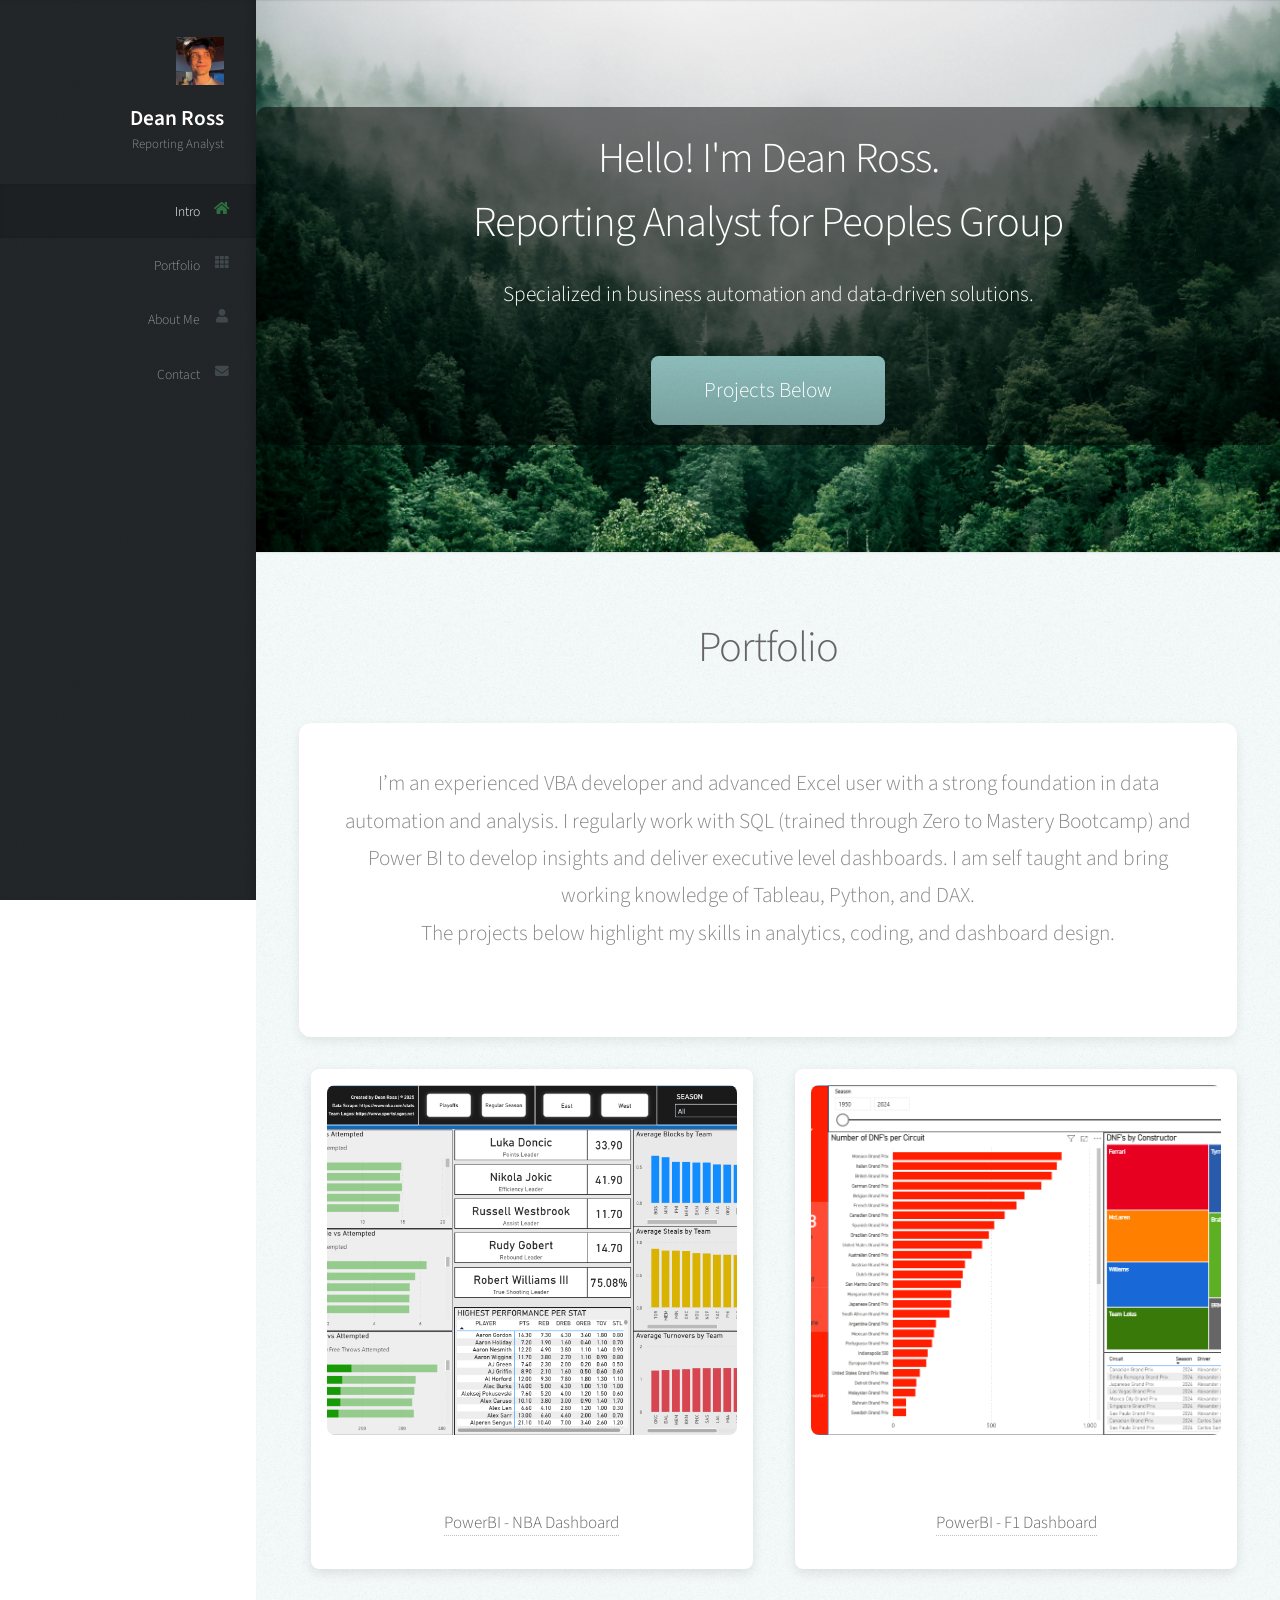
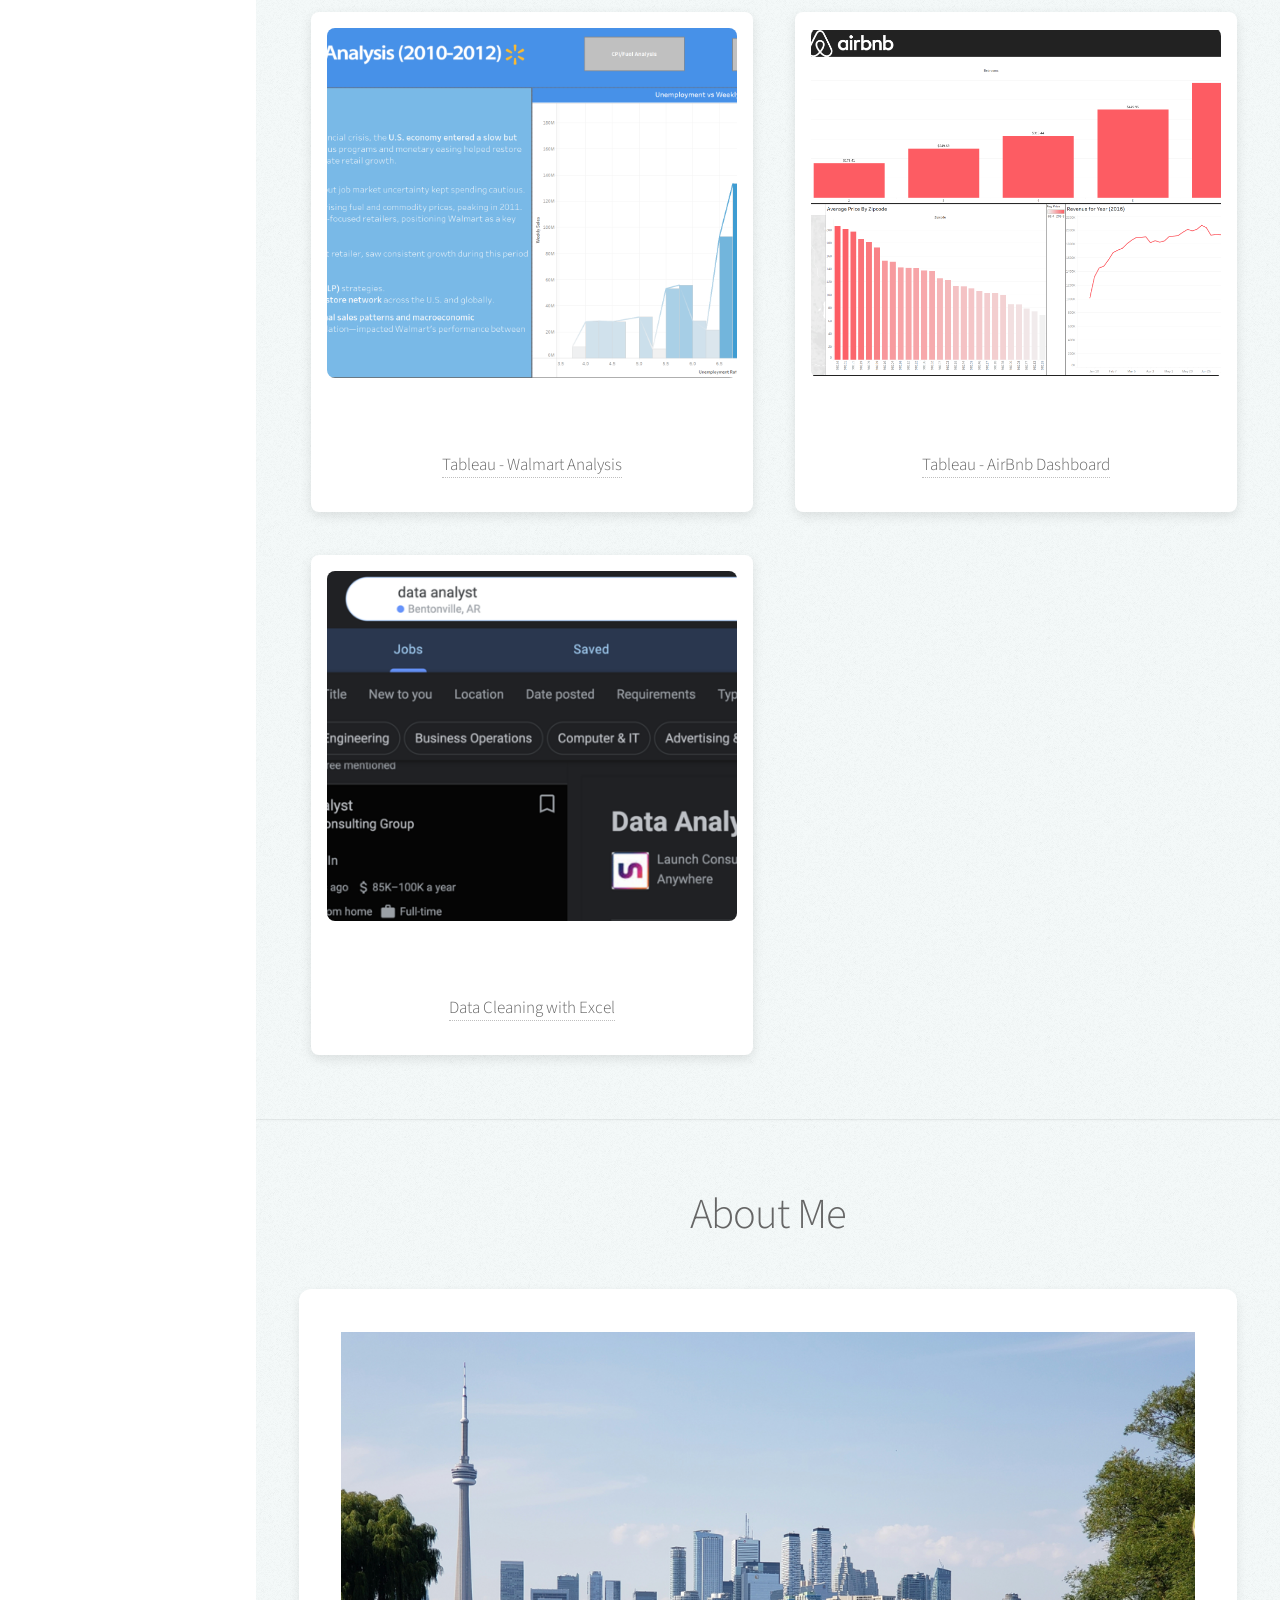
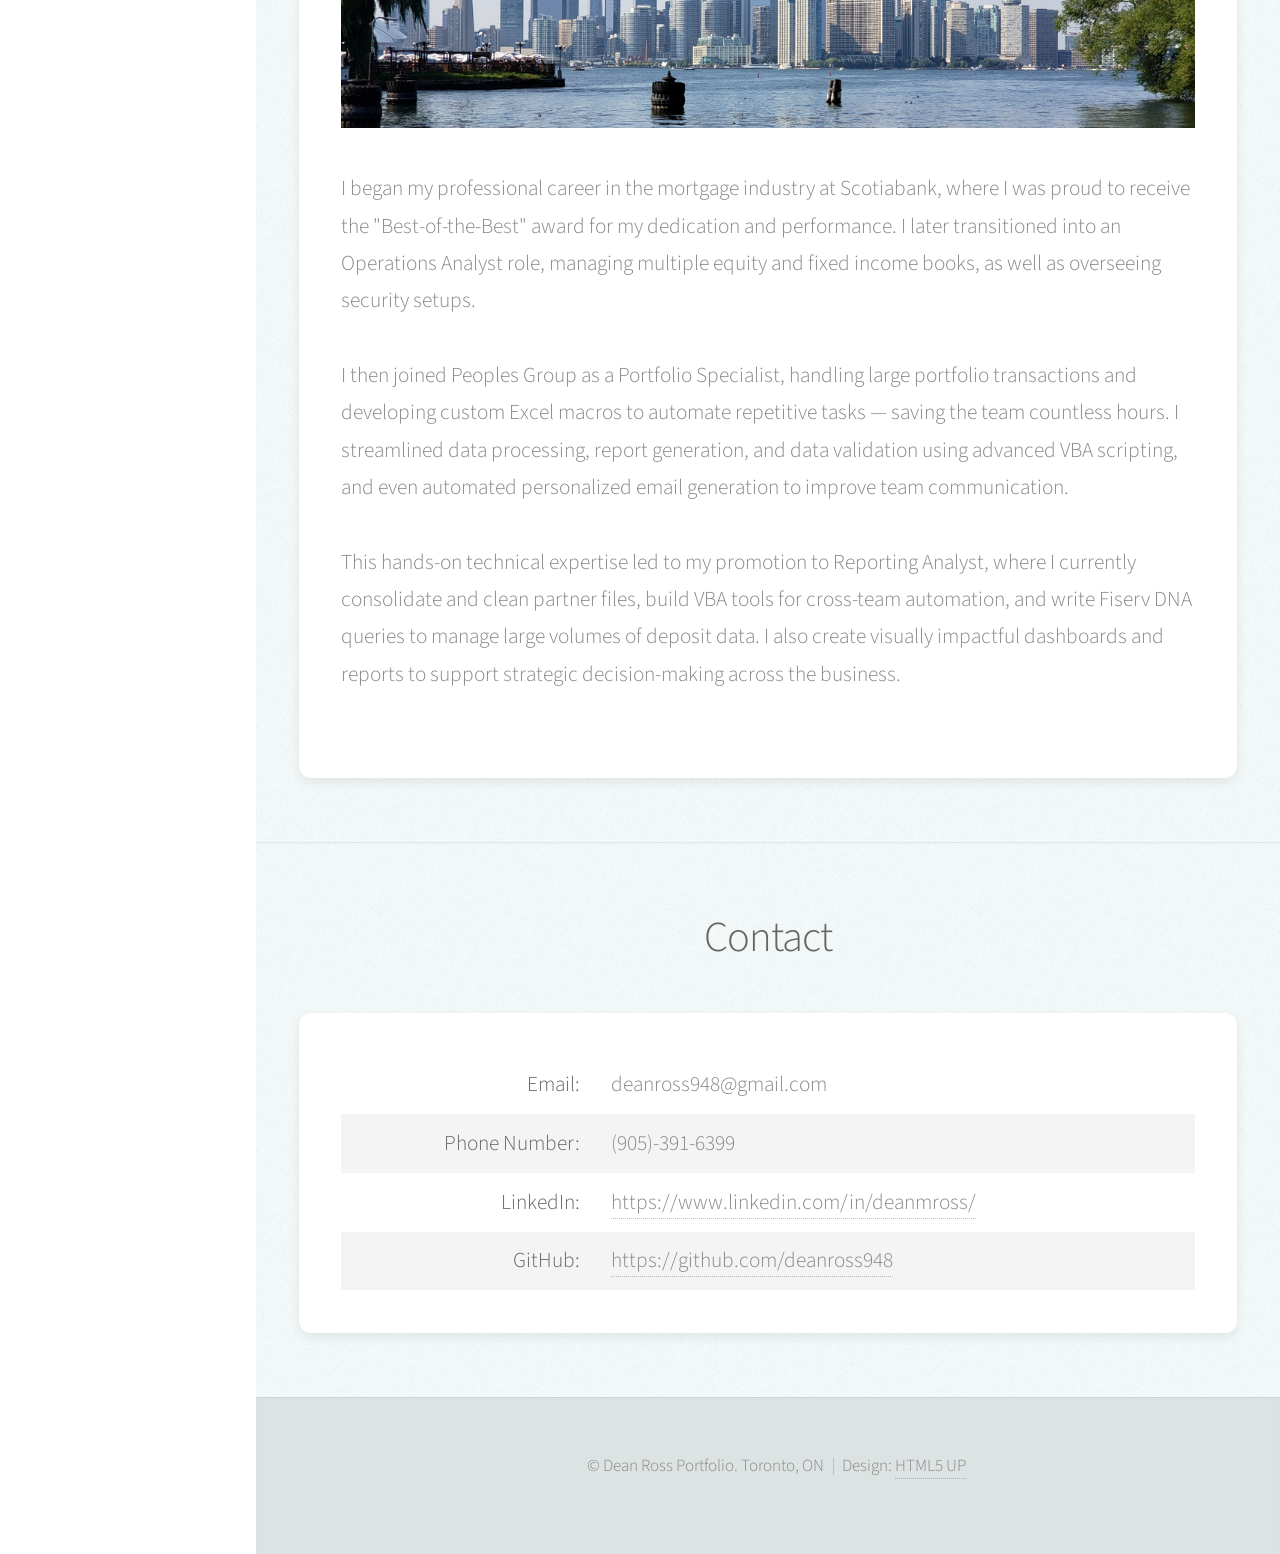
==== index.html @ 4a749062 "Updated portfolio text and styling" ====
<!DOCTYPE HTML>
<!--
	Prologue by HTML5 UP
	html5up.net | @ajlkn
	Free for personal and commercial use under the CCA 3.0 license (html5up.net/license)
-->
<html>
	<head>
		<title>Dean Ross Portfolio</title>
		<meta charset="utf-8" />
		<meta name="viewport" content="width=device-width, initial-scale=1, user-scalable=no" />
		<link rel="stylesheet" href="assets/css/main.css" />
	</head>
	<body class="is-preload">

		<!-- Header -->
			<div id="header">

				<div class="top">

					<!-- Logo -->
						<div id="logo">
							<span class="image avatar48"><img src="images/me.jpeg" alt="" /></span>
							<h1 id="title">Dean Ross</h1>
							<p>Reporting Analyst</p>
						</div>

					<!-- Nav -->
						<nav id="nav">
							<ul>
								<li><a href="#top" id="top-link"><span class="icon solid fa-home">Intro</span></a></li>
								<li><a href="#portfolio" id="portfolio-link"><span class="icon solid fa-th">Portfolio</span></a></li>
								<li><a href="#about" id="about-link"><span class="icon solid fa-user">About Me</span></a></li>
								<li><a href="#contact" id="contact-link"><span class="icon solid fa-envelope">Contact</span></a></li>		
							</ul>
						</nav>

				</div>

				<!--
				<div class="bottom">

						<ul class="icons">
							<li><a href="#" class="icon brands fa-twitter"><span class="label">Twitter</span></a></li>
							<li><a href="#" class="icon brands fa-facebook-f"><span class="label">Facebook</span></a></li>
							<li><a href="#" class="icon brands fa-github"><span class="label">Github</span></a></li>
							<li><a href="#" class="icon brands fa-dribbble"><span class="label">Dribbble</span></a></li>
							<li><a href="#" class="icon solid fa-envelope"><span class="label">Email</span></a></li> 
						</ul>

				</div>
				-->

			</div>

		<!-- Main -->
			<div id="main">

				<!-- Intro -->
					<section id="top" class="one dark cover" style="background-image: url('images/forest1.jpg'); background-size: cover; background-position: center; position: relative;">
						<div class="container" style="background-color: rgba(0, 0, 0, 0.5); padding: 20px; border-radius: 10px;">

							<header>
								<h2 class="alt" style="color: #ffffff;">Hello! I'm <strong>Dean Ross.</strong><br />
								Reporting Analyst for Peoples Group</h2>
								<p style="color: #ffffff;">Specialized in business automation and data-driven solutions.</p>
							</header>

							<footer>
								<a href="#portfolio" class="button scrolly">Projects Below</a>
							</footer>

						</div>
					</section>


				<!-- Portfolio -->
					<section id="portfolio" class="two">
						<div class="container">

							<header>
								<h2>Portfolio</h2>
							</header>
							<div class="about-box">
							<p>I’m an experienced VBA developer and advanced Excel user with a strong foundation in data automation and analysis. I regularly work with SQL (trained through Zero to Mastery Bootcamp) and Power BI to develop insights and deliver executive level dashboards. I am self taught and bring working knowledge of Tableau, Python, and DAX. <br> The projects below highlight my skills in analytics, coding, and dashboard design.</p>
						</div>

						<div class="row uniform-gallery">
						
							<article class="item">
								<a href="nba.html" class="image fit">
									<img src="images/NBA_dashboard.png" alt="NBA Dashboard" />
								</a>
								<header>
									<h3><a href="nba.html">PowerBI - NBA Dashboard</a></h3>
								</header>
							</article>
						
							<article class="item">
								<a href="f1.html" class="image fit">
									<img src="images/F1_dashboard.png" alt="F1 Dashboard" />
								</a>
								<header>
									<h3><a href="f1.html">PowerBI - F1 Dashboard</a></h3>
								</header>
							</article>

							<article class="item">
								<a href="https://public.tableau.com/views/Walmart_Sales_Analysis_17482136861500/MainMenu?:language=en-US&publish=yes&:sid=&:redirect=auth&:display_count=n&:origin=viz_share_link" class="image fit">
									<img src="images/walmart_tableau.png" alt="Walmart Analysis" />
								</a>
								<header>
									<h3><a href="https://public.tableau.com/views/Walmart_Sales_Analysis_17482136861500/MainMenu?:language=en-US&publish=yes&:sid=&:redirect=auth&:display_count=n&:origin=viz_share_link">Tableau - Walmart Analysis</a></h3>
								</header>
							</article>
						
							<article class="item">
								<a href="https://public.tableau.com/views/AirBnBDashboard_17483737178880/AirBnBDashboard?:language=en-US&:sid=&:redirect=auth&:display_count=n&:origin=viz_share_link" class="image fit">
									<img src="images/airbnb_tableau.png" alt="AirBnB Dashboard" />
								</a>
								<header>
									<h3><a href="https://public.tableau.com/views/AirBnBDashboard_17483737178880/AirBnBDashboard?:language=en-US&:sid=&:redirect=auth&:display_count=n&:origin=viz_share_link">Tableau - AirBnb Dashboard</a></h3>
								</header>
							</article>
						
							<article class="item">
								<a href="data-cleaning.html" class="image fit">
									<img src="images/dataset-cover.png" alt="Data Cleaning" />
								</a>
								<header>
									<h3><a href="data-cleaning.html">Data Cleaning with Excel</a></h3>
								</header>
							</article>
						</div>
						
					</section>

				<!-- About Me -->
					<section id="about" class="three">
						<div class="container">

							<header>
								<h2>About Me</h2>
							</header>
							<div class="about-box">
							<a class="image featured"><img src="images/toronto.png" alt="" /></a>
							<p style="text-align: left;">I began my professional career in the mortgage industry at Scotiabank, where I was proud to receive the "Best-of-the-Best" award for my dedication and performance. I later transitioned into an Operations Analyst role, managing multiple equity and fixed income books, as well as overseeing security setups. <br><br>
								I then joined Peoples Group as a Portfolio Specialist, handling large portfolio transactions and developing custom Excel macros to automate repetitive tasks — saving the team countless hours. I streamlined data processing, report generation, and data validation using advanced VBA scripting, and even automated personalized email generation to improve team communication.<br><br>
								This hands-on technical expertise led to my promotion to Reporting Analyst, where I currently consolidate and clean partner files, build VBA tools for cross-team automation, and write Fiserv DNA queries to manage large volumes of deposit data. I also create visually impactful dashboards and reports to support strategic decision-making across the business. <br>
							</p>
						</div>
						</div>
					</section>

				<!-- Contact -->
					<section id="contact" class="four">
						<div class="container">

							<header>
								<h2>Contact</h2>
							</header>

						<div class="about-box">
							<div style="text-align: center;">
								<table style="margin: 0 auto;">
									<tr>
										<td style="text-align: right; padding-right: 10px;"><strong>Email:</strong></td>
										<td style="text-align: left;">deanross948@gmail.com</td>
									</tr>
									<tr>
										<td style="text-align: right; padding-right: 10px;"><strong>Phone Number:</strong></td>
										<td style="text-align: left;">(905)-391-6399</td>
									</tr>
									<tr>
										<td style="text-align: right; padding-right: 10px;"><strong>LinkedIn:</strong></td>
										<td style="text-align: left;"><a href="https://www.linkedin.com/in/deanmross/">https://www.linkedin.com/in/deanmross/</a></td>
									</tr>
									<tr>
										<td style="text-align: right; padding-right: 10px;"><strong>GitHub:</strong></td>
										<td style="text-align: left;"><a href="https://github.com/deanross948?tab=repositories">https://github.com/deanross948</a></td>
									</tr>
								</table>
							</div>
						</div>
						</div>
					</section>

			</div>

		<!-- Footer -->
			<div id="footer">

				<!-- Copyright -->
					<ul class="copyright">
						<li>&copy; Dean Ross Portfolio. Toronto, ON</li><li>Design: <a href="http://html5up.net">HTML5 UP</a></li>
					</ul>

			</div>

		<!-- Scripts -->
			<script src="assets/js/jquery.min.js"></script>
			<script src="assets/js/jquery.scrolly.min.js"></script>
			<script src="assets/js/jquery.scrollex.min.js"></script>
			<script src="assets/js/browser.min.js"></script>
			<script src="assets/js/breakpoints.min.js"></script>
			<script src="assets/js/util.js"></script>
			<script src="assets/js/main.js"></script>

	</body>
</html>
---- assets/css/main.css ----
@import url("fontawesome-all.min.css");
@import url("https://fonts.googleapis.com/css?family=Source+Sans+Pro:300,300italic,400,600");

/*
	Prologue by HTML5 UP
	html5up.net | @ajlkn
	Free for personal and commercial use under the CCA 3.0 license (html5up.net/license)
*/

html, body, div, span, applet, object,
iframe, h1, h2, h3, h4, h5, h6, p, blockquote,
pre, a, abbr, acronym, address, big, cite,
code, del, dfn, em, img, ins, kbd, q, s, samp,
small, strike, strong, sub, sup, tt, var, b,
u, i, center, dl, dt, dd, ol, ul, li, fieldset,
form, label, legend, table, caption, tbody,
tfoot, thead, tr, th, td, article, aside,
canvas, details, embed, figure, figcaption,
footer, header, hgroup, menu, nav, output, ruby,
section, summary, time, mark, audio, video {
	margin: 0;
	padding: 0;
	border: 0;
	font-size: 100%;
	font: inherit;
	vertical-align: baseline;}

article, aside, details, figcaption, figure,
footer, header, hgroup, menu, nav, section {
	display: block;}

body {
	line-height: 1;
}

ol, ul {
	list-style: none;
}

blockquote, q {
	quotes: none;
}

	blockquote:before, blockquote:after, q:before, q:after {
		content: '';
		content: none;
	}

table {
	border-collapse: collapse;
	border-spacing: 0;
}

body {
	-webkit-text-size-adjust: none;
}

mark {
	background-color: transparent;
	color: inherit;
}

input::-moz-focus-inner {
	border: 0;
	padding: 0;
}

input, select, textarea {
	-moz-appearance: none;
	-webkit-appearance: none;
	-ms-appearance: none;
	appearance: none;
}

/* Basic */

	html {
		box-sizing: border-box;
	}

	*, *:before, *:after {
		box-sizing: inherit;
	}

	body {
		background: #fff;
		font-family: 'Source Sans Pro', sans-serif;
		font-size: 19pt;
		font-weight: 300;
		line-height: 1.75em;
		color: #888;
	}

		body.is-preload *, body.is-preload *:before, body.is-preload *:after {
			-moz-animation: none !important;
			-webkit-animation: none !important;
			-ms-animation: none !important;
			animation: none !important;
			-moz-transition: none !important;
			-webkit-transition: none !important;
			-ms-transition: none !important;
			transition: none !important;
		}

	input, textarea, select {
		font-family: 'Source Sans Pro', sans-serif;
		font-size: 19pt;
		font-weight: 300;
		line-height: 1.75em;
		color: #888;
	}

	h1, h2, h3, h4, h5, h6 {
		font-weight: 300;
		color: #666;
		line-height: 1.5em;
	}

	h1 a, h2 a, h3 a, h4 a, h5 a, h6 a {
		color: inherit;
		text-decoration: none;
	}

		h1 a strong, h2 a strong, h3 a strong, h4 a strong, h5 a strong, h6 a strong {
			color: #333;
		}

	h2 {
		font-size: 2em;
		letter-spacing: -1px;
	}

		h2.alt {
			color: #888;
		}

			h2.alt strong {
				color: #666;
			}

	h3 {
		font-size: 1.5em;
	}

	header {
		margin: 0 0 2em 0;
	}

		header > p {
			margin: 1em 0 0 0;
		}

	footer {
		margin: 2em 0 0 0;
	}

	strong, b {
		font-weight: 300;
		color: #666;
	}

	em, i {
		font-style: italic;
	}

	a {
		text-decoration: none;
		color: inherit;
		border-bottom: dotted 1px rgba(128, 128, 128, 0.5);
		-moz-transition: color 0.35s ease-in-out, border-bottom-color 0.35s ease-in-out;
		-webkit-transition: color 0.35s ease-in-out, border-bottom-color 0.35s ease-in-out;
		-ms-transition: color 0.35s ease-in-out, border-bottom-color 0.35s ease-in-out;
		transition: color 0.35s ease-in-out, border-bottom-color 0.35s ease-in-out;
		outline: 0;
	}

		a:hover {
			color: #E27689;
			border-bottom-color: rgba(255, 255, 255, 0);
		}

	sub {
		position: relative;
		top: 0.5em;
		font-size: 0.8em;
	}

	sup {
		position: relative;
		top: -0.5em;
		font-size: 0.8em;
	}

	hr {
		border: 0;
		border-top: solid 1px #ddd;
	}

	blockquote {
		border-left: solid 0.5em #ddd;
		padding: 1em 0 1em 2em;
		font-style: italic;
	}

	p, ul, ol, dl, table {
		margin-bottom: 2em;
	}

	br.clear {
		clear: both;
	}

/* Container */

	.container {
		margin: 0 auto;
		max-width: 100%;
		width: 1400px;
	}

		@media screen and (min-width: 961px) and (max-width: 1880px) {

			.container {
				width: 1200px;
			}

		}

		@media screen and (min-width: 961px) and (max-width: 1620px) {

			.container {
				width: 960px;
			}

		}

		@media screen and (min-width: 961px) and (max-width: 1320px) {

			.container {
				width: 100%;
			}

		}

		@media screen and (max-width: 960px) {

			.container {
				width: 100%;
			}

		}

		@media screen and (max-width: 736px) {

			.container {
				width: 100%;
			}

		}

/* Row */

	.row {
		display: flex;
		flex-wrap: wrap;
		box-sizing: border-box;
		align-items: stretch;
	}

		.row > * {
			box-sizing: border-box;
		}

		.row.gtr-uniform > * > :last-child {
			margin-bottom: 0;
		}

		.row.aln-left {
			justify-content: flex-start;
		}

		.row.aln-center {
			justify-content: center;
		}

		.row.aln-right {
			justify-content: flex-end;
		}

		.row.aln-top {
			align-items: flex-start;
		}

		.row.aln-middle {
			align-items: center;
		}

		.row.aln-bottom {
			align-items: flex-end;
		}

		.row > .imp {
			order: -1;
		}

		.row > .col-1 {
			width: 8.33333%;
		}

		.row > .off-1 {
			margin-left: 8.33333%;
		}

		.row > .col-2 {
			width: 16.66667%;
		}

		.row > .off-2 {
			margin-left: 16.66667%;
		}

		.row > .col-3 {
			width: 25%;
		}

		.row > .off-3 {
			margin-left: 25%;
		}

		.row > .col-4 {
			width: 33.33333%;
		}

		.row > .off-4 {
			margin-left: 33.33333%;
		}

		.row > .col-5 {
			width: 41.66667%;
		}

		.row > .off-5 {
			margin-left: 41.66667%;
		}

		.row > .col-6 {
			width: 50%;
		}

		.row > .off-6 {
			margin-left: 50%;
		}

		.row > .col-7 {
			width: 58.33333%;
		}

		.row > .off-7 {
			margin-left: 58.33333%;
		}

		.row > .col-8 {
			width: 66.66667%;
		}

		.row > .off-8 {
			margin-left: 66.66667%;
		}

		.row > .col-9 {
			width: 75%;
		}

		.row > .off-9 {
			margin-left: 75%;
		}

		.row > .col-10 {
			width: 83.33333%;
		}

		.row > .off-10 {
			margin-left: 83.33333%;
		}

		.row > .col-11 {
			width: 91.66667%;
		}

		.row > .off-11 {
			margin-left: 91.66667%;
		}

		.row > .col-12 {
			width: 100%;
		}

		.row > .off-12 {
			margin-left: 100%;
		}

		.row.gtr-0 {
			margin-top: 0px;
			margin-left: 0px;
		}

			.row.gtr-0 > * {
				padding: 0px 0 0 0px;
			}

			.row.gtr-0.gtr-uniform {
				margin-top: 0px;
			}

				.row.gtr-0.gtr-uniform > * {
					padding-top: 0px;
				}

		.row.gtr-25 {
			margin-top: -10px;
			margin-left: -10px;
		}

			.row.gtr-25 > * {
				padding: 10px 0 0 10px;
			}

			.row.gtr-25.gtr-uniform {
				margin-top: -10px;
			}

				.row.gtr-25.gtr-uniform > * {
					padding-top: 10px;
				}

		.row.gtr-50 {
			margin-top: -20px;
			margin-left: -20px;
		}

			.row.gtr-50 > * {
				padding: 20px 0 0 20px;
			}

			.row.gtr-50.gtr-uniform {
				margin-top: -20px;
			}

				.row.gtr-50.gtr-uniform > * {
					padding-top: 20px;
				}

		.row {
			margin-top: -40px;
			margin-left: -40px;
		}

			.row > * {
				padding: 40px 0 0 40px;
			}

			.row.gtr-uniform {
				margin-top: -40px;
			}

				.row.gtr-uniform > * {
					padding-top: 40px;
				}

		.row.gtr-150 {
			margin-top: -60px;
			margin-left: -60px;
		}

			.row.gtr-150 > * {
				padding: 60px 0 0 60px;
			}

			.row.gtr-150.gtr-uniform {
				margin-top: -60px;
			}

				.row.gtr-150.gtr-uniform > * {
					padding-top: 60px;
				}

		.row.gtr-200 {
			margin-top: -80px;
			margin-left: -80px;
		}

			.row.gtr-200 > * {
				padding: 80px 0 0 80px;
			}

			.row.gtr-200.gtr-uniform {
				margin-top: -80px;
			}

				.row.gtr-200.gtr-uniform > * {
					padding-top: 80px;
				}

		@media screen and (min-width: 961px) and (max-width: 1880px) {

			.row {
				display: flex;
				flex-wrap: wrap;
				box-sizing: border-box;
				align-items: stretch;
			}

				.row > * {
					box-sizing: border-box;
				}

				.row.gtr-uniform > * > :last-child {
					margin-bottom: 0;
				}

				.row.aln-left {
					justify-content: flex-start;
				}

				.row.aln-center {
					justify-content: center;
				}

				.row.aln-right {
					justify-content: flex-end;
				}

				.row.aln-top {
					align-items: flex-start;
				}

				.row.aln-middle {
					align-items: center;
				}

				.row.aln-bottom {
					align-items: flex-end;
				}

				.row > .imp-wide {
					order: -1;
				}

				.row > .col-1-wide {
					width: 8.33333%;
				}

				.row > .off-1-wide {
					margin-left: 8.33333%;
				}

				.row > .col-2-wide {
					width: 16.66667%;
				}

				.row > .off-2-wide {
					margin-left: 16.66667%;
				}

				.row > .col-3-wide {
					width: 25%;
				}

				.row > .off-3-wide {
					margin-left: 25%;
				}

				.row > .col-4-wide {
					width: 33.33333%;
				}

				.row > .off-4-wide {
					margin-left: 33.33333%;
				}

				.row > .col-5-wide {
					width: 41.66667%;
				}

				.row > .off-5-wide {
					margin-left: 41.66667%;
				}

				.row > .col-6-wide {
					width: 50%;
				}

				.row > .off-6-wide {
					margin-left: 50%;
				}

				.row > .col-7-wide {
					width: 58.33333%;
				}

				.row > .off-7-wide {
					margin-left: 58.33333%;
				}

				.row > .col-8-wide {
					width: 66.66667%;
				}

				.row > .off-8-wide {
					margin-left: 66.66667%;
				}

				.row > .col-9-wide {
					width: 75%;
				}

				.row > .off-9-wide {
					margin-left: 75%;
				}

				.row > .col-10-wide {
					width: 83.33333%;
				}

				.row > .off-10-wide {
					margin-left: 83.33333%;
				}

				.row > .col-11-wide {
					width: 91.66667%;
				}

				.row > .off-11-wide {
					margin-left: 91.66667%;
				}

				.row > .col-12-wide {
					width: 100%;
				}

				.row > .off-12-wide {
					margin-left: 100%;
				}

				.row.gtr-0 {
					margin-top: 0px;
					margin-left: 0px;
				}

					.row.gtr-0 > * {
						padding: 0px 0 0 0px;
					}

					.row.gtr-0.gtr-uniform {
						margin-top: 0px;
					}

						.row.gtr-0.gtr-uniform > * {
							padding-top: 0px;
						}

				.row.gtr-25 {
					margin-top: -10px;
					margin-left: -10px;
				}

					.row.gtr-25 > * {
						padding: 10px 0 0 10px;
					}

					.row.gtr-25.gtr-uniform {
						margin-top: -10px;
					}

						.row.gtr-25.gtr-uniform > * {
							padding-top: 10px;
						}

				.row.gtr-50 {
					margin-top: -20px;
					margin-left: -20px;
				}

					.row.gtr-50 > * {
						padding: 20px 0 0 20px;
					}

					.row.gtr-50.gtr-uniform {
						margin-top: -20px;
					}

						.row.gtr-50.gtr-uniform > * {
							padding-top: 20px;
						}

				.row {
					margin-top: -40px;
					margin-left: -40px;
				}

					.row > * {
						padding: 40px 0 0 40px;
					}

					.row.gtr-uniform {
						margin-top: -40px;
					}

						.row.gtr-uniform > * {
							padding-top: 40px;
						}

				.row.gtr-150 {
					margin-top: -60px;
					margin-left: -60px;
				}

					.row.gtr-150 > * {
						padding: 60px 0 0 60px;
					}

					.row.gtr-150.gtr-uniform {
						margin-top: -60px;
					}

						.row.gtr-150.gtr-uniform > * {
							padding-top: 60px;
						}

				.row.gtr-200 {
					margin-top: -80px;
					margin-left: -80px;
				}

					.row.gtr-200 > * {
						padding: 80px 0 0 80px;
					}

					.row.gtr-200.gtr-uniform {
						margin-top: -80px;
					}

						.row.gtr-200.gtr-uniform > * {
							padding-top: 80px;
						}

		}

		@media screen and (min-width: 961px) and (max-width: 1620px) {

			.row {
				display: flex;
				flex-wrap: wrap;
				box-sizing: border-box;
				align-items: stretch;
			}

				.row > * {
					box-sizing: border-box;
				}

				.row.gtr-uniform > * > :last-child {
					margin-bottom: 0;
				}

				.row.aln-left {
					justify-content: flex-start;
				}

				.row.aln-center {
					justify-content: center;
				}

				.row.aln-right {
					justify-content: flex-end;
				}

				.row.aln-top {
					align-items: flex-start;
				}

				.row.aln-middle {
					align-items: center;
				}

				.row.aln-bottom {
					align-items: flex-end;
				}

				.row > .imp-normal {
					order: -1;
				}

				.row > .col-1-normal {
					width: 8.33333%;
				}

				.row > .off-1-normal {
					margin-left: 8.33333%;
				}

				.row > .col-2-normal {
					width: 16.66667%;
				}

				.row > .off-2-normal {
					margin-left: 16.66667%;
				}

				.row > .col-3-normal {
					width: 25%;
				}

				.row > .off-3-normal {
					margin-left: 25%;
				}

				.row > .col-4-normal {
					width: 33.33333%;
				}

				.row > .off-4-normal {
					margin-left: 33.33333%;
				}

				.row > .col-5-normal {
					width: 41.66667%;
				}

				.row > .off-5-normal {
					margin-left: 41.66667%;
				}

				.row > .col-6-normal {
					width: 50%;
				}

				.row > .off-6-normal {
					margin-left: 50%;
				}

				.row > .col-7-normal {
					width: 58.33333%;
				}

				.row > .off-7-normal {
					margin-left: 58.33333%;
				}

				.row > .col-8-normal {
					width: 66.66667%;
				}

				.row > .off-8-normal {
					margin-left: 66.66667%;
				}

				.row > .col-9-normal {
					width: 75%;
				}

				.row > .off-9-normal {
					margin-left: 75%;
				}

				.row > .col-10-normal {
					width: 83.33333%;
				}

				.row > .off-10-normal {
					margin-left: 83.33333%;
				}

				.row > .col-11-normal {
					width: 91.66667%;
				}

				.row > .off-11-normal {
					margin-left: 91.66667%;
				}

				.row > .col-12-normal {
					width: 100%;
				}

				.row > .off-12-normal {
					margin-left: 100%;
				}

				.row.gtr-0 {
					margin-top: 0px;
					margin-left: 0px;
				}

					.row.gtr-0 > * {
						padding: 0px 0 0 0px;
					}

					.row.gtr-0.gtr-uniform {
						margin-top: 0px;
					}

						.row.gtr-0.gtr-uniform > * {
							padding-top: 0px;
						}

				.row.gtr-25 {
					margin-top: -10px;
					margin-left: -10px;
				}

					.row.gtr-25 > * {
						padding: 10px 0 0 10px;
					}

					.row.gtr-25.gtr-uniform {
						margin-top: -10px;
					}

						.row.gtr-25.gtr-uniform > * {
							padding-top: 10px;
						}

				.row.gtr-50 {
					margin-top: -20px;
					margin-left: -20px;
				}

					.row.gtr-50 > * {
						padding: 20px 0 0 20px;
					}

					.row.gtr-50.gtr-uniform {
						margin-top: -20px;
					}

						.row.gtr-50.gtr-uniform > * {
							padding-top: 20px;
						}

				.row {
					margin-top: -40px;
					margin-left: -40px;
				}

					.row > * {
						padding: 40px 0 0 40px;
					}

					.row.gtr-uniform {
						margin-top: -40px;
					}

						.row.gtr-uniform > * {
							padding-top: 40px;
						}

				.row.gtr-150 {
					margin-top: -60px;
					margin-left: -60px;
				}

					.row.gtr-150 > * {
						padding: 60px 0 0 60px;
					}

					.row.gtr-150.gtr-uniform {
						margin-top: -60px;
					}

						.row.gtr-150.gtr-uniform > * {
							padding-top: 60px;
						}

				.row.gtr-200 {
					margin-top: -80px;
					margin-left: -80px;
				}

					.row.gtr-200 > * {
						padding: 80px 0 0 80px;
					}

					.row.gtr-200.gtr-uniform {
						margin-top: -80px;
					}

						.row.gtr-200.gtr-uniform > * {
							padding-top: 80px;
						}

		}

		@media screen and (min-width: 961px) and (max-width: 1320px) {

			.row {
				display: flex;
				flex-wrap: wrap;
				box-sizing: border-box;
				align-items: stretch;
			}

				.row > * {
					box-sizing: border-box;
				}

				.row.gtr-uniform > * > :last-child {
					margin-bottom: 0;
				}

				.row.aln-left {
					justify-content: flex-start;
				}

				.row.aln-center {
					justify-content: center;
				}

				.row.aln-right {
					justify-content: flex-end;
				}

				.row.aln-top {
					align-items: flex-start;
				}

				.row.aln-middle {
					align-items: center;
				}

				.row.aln-bottom {
					align-items: flex-end;
				}

				.row > .imp-narrow {
					order: -1;
				}

				.row > .col-1-narrow {
					width: 8.33333%;
				}

				.row > .off-1-narrow {
					margin-left: 8.33333%;
				}

				.row > .col-2-narrow {
					width: 16.66667%;
				}

				.row > .off-2-narrow {
					margin-left: 16.66667%;
				}

				.row > .col-3-narrow {
					width: 25%;
				}

				.row > .off-3-narrow {
					margin-left: 25%;
				}

				.row > .col-4-narrow {
					width: 33.33333%;
				}

				.row > .off-4-narrow {
					margin-left: 33.33333%;
				}

				.row > .col-5-narrow {
					width: 41.66667%;
				}

				.row > .off-5-narrow {
					margin-left: 41.66667%;
				}

				.row > .col-6-narrow {
					width: 50%;
				}

				.row > .off-6-narrow {
					margin-left: 50%;
				}

				.row > .col-7-narrow {
					width: 58.33333%;
				}

				.row > .off-7-narrow {
					margin-left: 58.33333%;
				}

				.row > .col-8-narrow {
					width: 66.66667%;
				}

				.row > .off-8-narrow {
					margin-left: 66.66667%;
				}

				.row > .col-9-narrow {
					width: 75%;
				}

				.row > .off-9-narrow {
					margin-left: 75%;
				}

				.row > .col-10-narrow {
					width: 83.33333%;
				}

				.row > .off-10-narrow {
					margin-left: 83.33333%;
				}

				.row > .col-11-narrow {
					width: 91.66667%;
				}

				.row > .off-11-narrow {
					margin-left: 91.66667%;
				}

				.row > .col-12-narrow {
					width: 100%;
				}

				.row > .off-12-narrow {
					margin-left: 100%;
				}

				.row.gtr-0 {
					margin-top: 0px;
					margin-left: 0px;
				}

					.row.gtr-0 > * {
						padding: 0px 0 0 0px;
					}

					.row.gtr-0.gtr-uniform {
						margin-top: 0px;
					}

						.row.gtr-0.gtr-uniform > * {
							padding-top: 0px;
						}

				.row.gtr-25 {
					margin-top: -5px;
					margin-left: -5px;
				}

					.row.gtr-25 > * {
						padding: 5px 0 0 5px;
					}

					.row.gtr-25.gtr-uniform {
						margin-top: -5px;
					}

						.row.gtr-25.gtr-uniform > * {
							padding-top: 5px;
						}

				.row.gtr-50 {
					margin-top: -10px;
					margin-left: -10px;
				}

					.row.gtr-50 > * {
						padding: 10px 0 0 10px;
					}

					.row.gtr-50.gtr-uniform {
						margin-top: -10px;
					}

						.row.gtr-50.gtr-uniform > * {
							padding-top: 10px;
						}

				.row {
					margin-top: -20px;
					margin-left: -20px;
				}

					.row > * {
						padding: 20px 0 0 20px;
					}

					.row.gtr-uniform {
						margin-top: -20px;
					}

						.row.gtr-uniform > * {
							padding-top: 20px;
						}

				.row.gtr-150 {
					margin-top: -30px;
					margin-left: -30px;
				}

					.row.gtr-150 > * {
						padding: 30px 0 0 30px;
					}

					.row.gtr-150.gtr-uniform {
						margin-top: -30px;
					}

						.row.gtr-150.gtr-uniform > * {
							padding-top: 30px;
						}

				.row.gtr-200 {
					margin-top: -40px;
					margin-left: -40px;
				}

					.row.gtr-200 > * {
						padding: 40px 0 0 40px;
					}

					.row.gtr-200.gtr-uniform {
						margin-top: -40px;
					}

						.row.gtr-200.gtr-uniform > * {
							padding-top: 40px;
						}

		}

		@media screen and (max-width: 960px) {

			.row {
				display: flex;
				flex-wrap: wrap;
				box-sizing: border-box;
				align-items: stretch;
			}

				.row > * {
					box-sizing: border-box;
				}

				.row.gtr-uniform > * > :last-child {
					margin-bottom: 0;
				}

				.row.aln-left {
					justify-content: flex-start;
				}

				.row.aln-center {
					justify-content: center;
				}

				.row.aln-right {
					justify-content: flex-end;
				}

				.row.aln-top {
					align-items: flex-start;
				}

				.row.aln-middle {
					align-items: center;
				}

				.row.aln-bottom {
					align-items: flex-end;
				}

				.row > .imp-narrower {
					order: -1;
				}

				.row > .col-1-narrower {
					width: 8.33333%;
				}

				.row > .off-1-narrower {
					margin-left: 8.33333%;
				}

				.row > .col-2-narrower {
					width: 16.66667%;
				}

				.row > .off-2-narrower {
					margin-left: 16.66667%;
				}

				.row > .col-3-narrower {
					width: 25%;
				}

				.row > .off-3-narrower {
					margin-left: 25%;
				}

				.row > .col-4-narrower {
					width: 33.33333%;
				}

				.row > .off-4-narrower {
					margin-left: 33.33333%;
				}

				.row > .col-5-narrower {
					width: 41.66667%;
				}

				.row > .off-5-narrower {
					margin-left: 41.66667%;
				}

				.row > .col-6-narrower {
					width: 50%;
				}

				.row > .off-6-narrower {
					margin-left: 50%;
				}

				.row > .col-7-narrower {
					width: 58.33333%;
				}

				.row > .off-7-narrower {
					margin-left: 58.33333%;
				}

				.row > .col-8-narrower {
					width: 66.66667%;
				}

				.row > .off-8-narrower {
					margin-left: 66.66667%;
				}

				.row > .col-9-narrower {
					width: 75%;
				}

				.row > .off-9-narrower {
					margin-left: 75%;
				}

				.row > .col-10-narrower {
					width: 83.33333%;
				}

				.row > .off-10-narrower {
					margin-left: 83.33333%;
				}

				.row > .col-11-narrower {
					width: 91.66667%;
				}

				.row > .off-11-narrower {
					margin-left: 91.66667%;
				}

				.row > .col-12-narrower {
					width: 100%;
				}

				.row > .off-12-narrower {
					margin-left: 100%;
				}

				.row.gtr-0 {
					margin-top: 0px;
					margin-left: 0px;
				}

					.row.gtr-0 > * {
						padding: 0px 0 0 0px;
					}

					.row.gtr-0.gtr-uniform {
						margin-top: 0px;
					}

						.row.gtr-0.gtr-uniform > * {
							padding-top: 0px;
						}

				.row.gtr-25 {
					margin-top: -5px;
					margin-left: -5px;
				}

					.row.gtr-25 > * {
						padding: 5px 0 0 5px;
					}

					.row.gtr-25.gtr-uniform {
						margin-top: -5px;
					}

						.row.gtr-25.gtr-uniform > * {
							padding-top: 5px;
						}

				.row.gtr-50 {
					margin-top: -10px;
					margin-left: -10px;
				}

					.row.gtr-50 > * {
						padding: 10px 0 0 10px;
					}

					.row.gtr-50.gtr-uniform {
						margin-top: -10px;
					}

						.row.gtr-50.gtr-uniform > * {
							padding-top: 10px;
						}

				.row {
					margin-top: -20px;
					margin-left: -20px;
				}

					.row > * {
						padding: 20px 0 0 20px;
					}

					.row.gtr-uniform {
						margin-top: -20px;
					}

						.row.gtr-uniform > * {
							padding-top: 20px;
						}

				.row.gtr-150 {
					margin-top: -30px;
					margin-left: -30px;
				}

					.row.gtr-150 > * {
						padding: 30px 0 0 30px;
					}

					.row.gtr-150.gtr-uniform {
						margin-top: -30px;
					}

						.row.gtr-150.gtr-uniform > * {
							padding-top: 30px;
						}

				.row.gtr-200 {
					margin-top: -40px;
					margin-left: -40px;
				}

					.row.gtr-200 > * {
						padding: 40px 0 0 40px;
					}

					.row.gtr-200.gtr-uniform {
						margin-top: -40px;
					}

						.row.gtr-200.gtr-uniform > * {
							padding-top: 40px;
						}

		}

		@media screen and (max-width: 736px) {

			.row {
				display: flex;
				flex-wrap: wrap;
				box-sizing: border-box;
				align-items: stretch;
			}

				.row > * {
					box-sizing: border-box;
				}

				.row.gtr-uniform > * > :last-child {
					margin-bottom: 0;
				}

				.row.aln-left {
					justify-content: flex-start;
				}

				.row.aln-center {
					justify-content: center;
				}

				.row.aln-right {
					justify-content: flex-end;
				}

				.row.aln-top {
					align-items: flex-start;
				}

				.row.aln-middle {
					align-items: center;
				}

				.row.aln-bottom {
					align-items: flex-end;
				}

				.row > .imp-mobile {
					order: -1;
				}

				.row > .col-1-mobile {
					width: 8.33333%;
				}

				.row > .off-1-mobile {
					margin-left: 8.33333%;
				}

				.row > .col-2-mobile {
					width: 16.66667%;
				}

				.row > .off-2-mobile {
					margin-left: 16.66667%;
				}

				.row > .col-3-mobile {
					width: 25%;
				}

				.row > .off-3-mobile {
					margin-left: 25%;
				}

				.row > .col-4-mobile {
					width: 33.33333%;
				}

				.row > .off-4-mobile {
					margin-left: 33.33333%;
				}

				.row > .col-5-mobile {
					width: 41.66667%;
				}

				.row > .off-5-mobile {
					margin-left: 41.66667%;
				}

				.row > .col-6-mobile {
					width: 50%;
				}

				.row > .off-6-mobile {
					margin-left: 50%;
				}

				.row > .col-7-mobile {
					width: 58.33333%;
				}

				.row > .off-7-mobile {
					margin-left: 58.33333%;
				}

				.row > .col-8-mobile {
					width: 66.66667%;
				}

				.row > .off-8-mobile {
					margin-left: 66.66667%;
				}

				.row > .col-9-mobile {
					width: 75%;
				}

				.row > .off-9-mobile {
					margin-left: 75%;
				}

				.row > .col-10-mobile {
					width: 83.33333%;
				}

				.row > .off-10-mobile {
					margin-left: 83.33333%;
				}

				.row > .col-11-mobile {
					width: 91.66667%;
				}

				.row > .off-11-mobile {
					margin-left: 91.66667%;
				}

				.row > .col-12-mobile {
					width: 100%;
				}

				.row > .off-12-mobile {
					margin-left: 100%;
				}

				.row.gtr-0 {
					margin-top: 0px;
					margin-left: 0px;
				}

					.row.gtr-0 > * {
						padding: 0px 0 0 0px;
					}

					.row.gtr-0.gtr-uniform {
						margin-top: 0px;
					}

						.row.gtr-0.gtr-uniform > * {
							padding-top: 0px;
						}

				.row.gtr-25 {
					margin-top: -5px;
					margin-left: -5px;
				}

					.row.gtr-25 > * {
						padding: 5px 0 0 5px;
					}

					.row.gtr-25.gtr-uniform {
						margin-top: -5px;
					}

						.row.gtr-25.gtr-uniform > * {
							padding-top: 5px;
						}

				.row.gtr-50 {
					margin-top: -10px;
					margin-left: -10px;
				}

					.row.gtr-50 > * {
						padding: 10px 0 0 10px;
					}

					.row.gtr-50.gtr-uniform {
						margin-top: -10px;
					}

						.row.gtr-50.gtr-uniform > * {
							padding-top: 10px;
						}

				.row {
					margin-top: -20px;
					margin-left: -20px;
				}

					.row > * {
						padding: 20px 0 0 20px;
					}

					.row.gtr-uniform {
						margin-top: -20px;
					}

						.row.gtr-uniform > * {
							padding-top: 20px;
						}

				.row.gtr-150 {
					margin-top: -30px;
					margin-left: -30px;
				}

					.row.gtr-150 > * {
						padding: 30px 0 0 30px;
					}

					.row.gtr-150.gtr-uniform {
						margin-top: -30px;
					}

						.row.gtr-150.gtr-uniform > * {
							padding-top: 30px;
						}

				.row.gtr-200 {
					margin-top: -40px;
					margin-left: -40px;
				}

					.row.gtr-200 > * {
						padding: 40px 0 0 40px;
					}

					.row.gtr-200.gtr-uniform {
						margin-top: -40px;
					}

						.row.gtr-200.gtr-uniform > * {
							padding-top: 40px;
						}

		}

/* Sections/Article */

	section, article {
		margin-bottom: 3em;
	}

		section > :last-child,
		section > .container, section:last-child, article > :last-child,
		article > .container, article:last-child {
			margin-bottom: 0;
		}

		.row > section, .row > article {
			margin-bottom: 0;
		}

/* Image */

	.image {
		display: inline-block;
		border: 0;
	}

		.image img {
			display: block;
			width: 100%;
		}

		.image.avatar48 {
			width: 48px;
			height: 48px;
			background: #f00;
		}

			.image.avatar48 img {
				width: 48px;
				height: 48px;
			}

		.image.fit {
			display: block;
			width: 100%;
		}

		.image.featured {
			display: block;
			width: 100%;
			margin: 0 0 2em 0;
		}

		.image.left {
			float: left;
			margin: 0 2em 2em 0;
		}

		.image.centered {
			display: block;
			margin: 0 0 2em 0;
		}

			.image.centered img {
				margin: 0 auto;
				width: auto;
			}

/* List */

	ul {
		list-style: disc;
		padding-left: 1em;
	}

		ul li {
			padding-left: 0.5em;
		}

	ol {
		list-style: decimal;
		padding-left: 1.25em;
	}

		ol li {
			padding-left: 0.25em;
		}

/* Icons */

	ul.icons {
		cursor: default;
		list-style: none;
		padding-left: 0;
	}

		ul.icons li {
			display: inline-block;
			padding-left: 0;
		}

		ul.icons a {
			display: inline-block;
			width: 2em;
			height: 2em;
			line-height: 2em;
			text-align: center;
			border: 0;
		}

/* Form */

	form label {
		display: block;
		text-align: left;
		margin-bottom: 0.5em;
	}

	form input[type="text"],
	form input[type="email"],
	form input[type="password"],
	form select,
	form textarea {
		position: relative;
		-webkit-appearance: none;
		display: block;
		border: 0;
		outline: 0;
		background: #fff;
		background: rgba(255, 255, 255, 0.75);
		width: 100%;
		border-radius: 0.35em;
		padding: 0.75em 1em 0.75em 1em;
		box-shadow: inset 0 0.1em 0.1em 0 rgba(0, 0, 0, 0.05);
		border: solid 1px rgba(0, 0, 0, 0.15);
		-moz-transition: all 0.35s ease-in-out;
		-webkit-transition: all 0.35s ease-in-out;
		-ms-transition: all 0.35s ease-in-out;
		transition: all 0.35s ease-in-out;
	}

		form input[type="text"]:focus,
		form input[type="email"]:focus,
		form input[type="password"]:focus,
		form select:focus,
		form textarea:focus {
			box-shadow: 0 0 2px 1px #8ebebc;
			background: #fff;
		}

	form input[type="text"],
	form input[type="email"],
	form input[type="password"],
	form select {
		line-height: 1.25em;
	}

	form textarea {
		min-height: 14em;
	}

	form ::-webkit-input-placeholder {
		color: #555 !important;
	}

	form :-moz-placeholder {
		color: #555 !important;
	}

	form ::-moz-placeholder {
		color: #555 !important;
	}

	form :-ms-input-placeholder {
		color: #555 !important;
	}

	form ::-moz-focus-inner {
		border: 0;
	}

/* Table */

	table {
		width: 100%;
		text-align: left;
	}

		table tbody tr:nth-child(2n+2) {
			background: #f4f4f4;
		}

		table td {
			padding: 0.5em 1em 0.5em 1em;
		}

		table th {
			text-align: left;
			padding: 0.5em 1em 0.5em 1em;
			color: #fff;
			background: #222729 url("images/overlay.png");
		}

		table thead {
			background: #444;
			color: #fff;
		}

		table tfoot {
			background: #eee;
		}

/* Button */

	input[type="button"],
	input[type="submit"],
	input[type="reset"],
	button,
	.button {
		position: relative;
		display: inline-block;
		border-radius: 0.35em;
		color: #fff !important;
		text-decoration: none;
		padding: 0.75em 2.5em 0.75em 2.5em;
		background-color: #8ebebc;
		border: 0;
		cursor: pointer;
		background-image: -moz-linear-gradient(top, rgba(0, 0, 0, 0), rgba(0, 0, 0, 0.15)), url("images/overlay.png");
		background-image: -webkit-linear-gradient(top, rgba(0, 0, 0, 0), rgba(0, 0, 0, 0.15)), url("images/overlay.png");
		background-image: -ms-linear-gradient(top, rgba(0, 0, 0, 0), rgba(0, 0, 0, 0.15)), url("images/overlay.png");
		background-image: linear-gradient(top, rgba(0, 0, 0, 0), rgba(0, 0, 0, 0.15)), url("images/overlay.png");
		-moz-transition: background-color 0.35s ease-in-out;
		-webkit-transition: background-color 0.35s ease-in-out;
		-ms-transition: background-color 0.35s ease-in-out;
		transition: background-color 0.35s ease-in-out;
	}

		input[type="button"]:hover,
		input[type="submit"]:hover,
		input[type="reset"]:hover,
		button:hover,
		.button:hover {
			background-color: #9ececc;
		}

		input[type="button"]:active,
		input[type="submit"]:active,
		input[type="reset"]:active,
		button:active,
		.button:active {
			background-color: #7eaeac;
		}

/* Item */

	.item {
		box-shadow: 0 0.05em 0.15em 0 rgba(0, 0, 0, 0.05);
		margin-bottom: 40px;
	}

		.item header {
			background: #fff;
			margin: 0;
			padding: 1em 0 1em 0;
			font-size: 0.8em;
		}

			.item header h3 {
				font-size: 1em;
			}

/* Icons */

	.icon {
		text-decoration: none;
		text-decoration: none;
	}

		.icon:before {
			-moz-osx-font-smoothing: grayscale;
			-webkit-font-smoothing: antialiased;
			display: inline-block;
			font-style: normal;
			font-variant: normal;
			text-rendering: auto;
			line-height: 1;
			text-transform: none !important;
			font-family: 'Font Awesome 5 Free';
			font-weight: 400;
		}

		.icon:before {
			line-height: inherit;
		}

		.icon > .label {
			display: none;
		}

		.icon.solid:before {
			font-weight: 900;
		}

		.icon.brands:before {
			font-family: 'Font Awesome 5 Brands';
		}

/* Header */

	#header {
		display: -moz-flex;
		display: -webkit-flex;
		display: -ms-flex;
		display: flex;
		-moz-flex-direction: column;
		-webkit-flex-direction: column;
		-ms-flex-direction: column;
		flex-direction: column;
		-moz-justify-content: space-between;
		-webkit-justify-content: space-between;
		-ms-justify-content: space-between;
		justify-content: space-between;
		background: #222629 url("images/overlay.png");
		box-shadow: inset -0.25em 0 0.25em 0 rgba(0, 0, 0, 0.1);
		color: #fff;
		height: 100%;
		left: 0;
		overflow-y: auto;
		position: fixed;
		text-align: right;
		top: 0;
		width: 375px;
	}

		#header .top {
			-moz-flex-grow: 1;
			-webkit-flex-grow: 1;
			-ms-flex-grow: 1;
			flex-grow: 1;
		}

		#header .bottom {
			-moz-flex-shrink: 0;
			-webkit-flex-shrink: 0;
			-ms-flex-shrink: 0;
			flex-shrink: 0;
			padding: 1.5em 0 0.75em 0;
		}

			#header .bottom > :last-child {
				margin-bottom: 0;
			}

		#header .icons {
			font-size: 0.8em;
			text-align: center;
		}

			#header .icons a {
				color: #41484c;
				-moz-transition: color 0.35s ease-in-out;
				-webkit-transition: color 0.35s ease-in-out;
				-ms-transition: color 0.35s ease-in-out;
				transition: color 0.35s ease-in-out;
			}

				#header .icons a:hover {
					color: #fff;
				}

	#logo {
		position: relative;
		margin: 1.75em 1.5em 1.5em 1.5em;
		min-height: 48px;
		cursor: default;
	}

		#logo h1 {
			position: relative;
			color: #fff;
			font-weight: 600;
			font-size: 1em;
			line-height: 1em;
		}

		#logo p {
			position: relative;
			display: block;
			font-size: 0.6em;
			color: rgba(255, 255, 255, 0.5);
			line-height: 1.25em;
			margin: 0.5em 0 0 0;
		}

		#logo .image {
			position: absolute;
			left: 0;
			top: 0;
		}

	#nav ul {
		list-style: none;
		padding-left: 0;
		margin-bottom: 0;
	}

		#nav ul li {
			padding-left: 0;
		}

			#nav ul li a {
				display: block;
				padding: 0.5em 1.5em 0.5em 1.5em;
				color: rgba(255, 255, 255, 0.5);
				text-decoration: none;
				outline: 0;
				border: 0;
				-moz-transition: none;
				-webkit-transition: none;
				-ms-transition: none;
				transition: none;
			}

				#nav ul li a span {
					position: relative;
					display: block;
					font-size: 0.8em;
				}

					#nav ul li a span:before {
						position: absolute;
						left: 0;
						color: #41484c;
						text-align: center;
						width: 1.25em;
						line-height: 1.75em;
					}

				#nav ul li a.active {
					background: rgba(0, 0, 0, 0.15);
					box-shadow: inset 0 0 0.25em 0 rgba(0, 0, 0, 0.125);
					color: #fff;
				}

					#nav ul li a.active span:before {
						color: #2E6F40;
					}

/* Footer */

	#footer {
		margin-left: 375px;
		text-align: center;
		background-color: #dce3e2;
		padding: 3em 0 4em 0;
		box-shadow: inset 0 1px 0 0 rgba(0, 0, 0, 0.05), inset 0 0.1em 0.1em 0 rgba(0, 0, 0, 0.025);
		font-size: 0.8em;
	}

		#footer .copyright {
			cursor: default;
			margin: 0;
		}

			#footer .copyright li {
				display: inline-block;
				line-height: 1em;
				border-left: solid 1px rgba(128, 128, 128, 0.35);
				padding: 0 0 0 0.5em;
				margin: 0 0 0 0.5em;
			}

				#footer .copyright li:first-child {
					border-left: 0;
					padding-left: 0;
					margin-left: 0;
				}

/* Main */

	#main {
		margin-left: 375px;
	}

		#main > section {
			margin: 0;
			overflow: hidden;
			padding: 4em 0;
			box-shadow: inset 0 1px 0 0 rgba(0, 0, 0, 0.05), inset 0 0.1em 0.1em 0 rgba(0, 0, 0, 0.025);
			text-align: center;
			background-image: url("images/overlay.png");
		}

			#main > section.dark {
				color: #ddd;
				color: rgba(255, 255, 255, 0.75);
			}

				#main > section.dark h2, #main > section.dark h3, #main > section.dark h4, #main > section.dark h5, #main > section.dark h6 {
					color: inherit;
				}

				#main > section.dark strong {
					color: #fff;
					border-color: inherit;
				}

				#main > section.dark a {
					color: #fff;
					border-color: inherit;
				}

					#main > section.dark a:hover {
						border-bottom-color: rgba(255, 255, 255, 0);
					}

			#main > section.cover {
				padding: 10em 0;
				background-size: cover;
				background-position: center center;
			}

			#main > section.one {
				background-color: #81918E;
				background-image: url("../../images/banner.jpg");
			}

			#main > section.two {
				background-color: #f5fafa;
			}

			#main > section.three {
				background-color: #f5fafa;
			}

			#main > section.four {
				background-color: #f5fafa;
			}

/* Wide */

	@media screen and (min-width: 961px) and (max-width: 1880px) {

		/* Basic */

			body, input, textarea, select {
				font-size: 17pt;
			}

		/* Header */

			#header {
				width: 300px;
			}

		/* Footer */

			#footer {
				margin-left: 300px;
			}

		/* Main */

			#main {
				margin-left: 300px;
			}

	}

/* Normal */

	@media screen and (min-width: 961px) and (max-width: 1620px) {

		/* Main */

			#main > section {
				padding: 3em 0;
			}

			#main section.cover {
				padding: 5em 0;
			}

	}

/* Narrow */

	@media screen and (min-width: 961px) and (max-width: 1320px) {

		/* Basic */

			body, input, textarea, select {
				font-size: 16pt;
			}

			.container {
				padding: 0 2em 0 2em;
			}

		/* Icons */

			ul.icons li a {
				width: 1.75em;
			}

		/* Item */

			.item {
				margin-bottom: 20px;
			}

		/* Header */

			#header {
				width: 20%;
			}

			#logo .image {
				position: relative;
				margin: 0 0 0.5em 0;
			}

			#nav ul li a {
				font-size: 0.8em;
				padding-top: 0.5em;
				padding-bottom: 0.5em;
			}

				#nav ul li a span {
					padding-right: 2.25em;
				}

					#nav ul li a span:before {
						left: 100%;
						margin-left: -1.25em;
						line-height: 2.25em;
					}

		/* Footer */

			#footer {
				margin-left: 20%;
			}

		/* Main */

			#main {
				margin-left: 20%;
			}

	}

/* Narrower */

	#headerToggle {
		display: none;
	}

	@media screen and (max-width: 960px) {

		/* Basic */

			html, body {
				overflow-x: hidden;
			}

			body, input, textarea, select {
				font-size: 16pt;
			}

			header br {
				display: none;
			}

			.container {
				padding: 0 2em 0 2em;
			}

		/* Item */

			.item {
				margin-bottom: 15px;
			}

		/* Icons */

			ul.icons a {
				width: 1.75em;
				font-size: 1.25em;
			}

		/* Header */

			#header {
				-moz-backface-visibility: hidden;
				-webkit-backface-visibility: hidden;
				-ms-backface-visibility: hidden;
				backface-visibility: hidden;
				-moz-transform: translateX(-275px);
				-webkit-transform: translateX(-275px);
				-ms-transform: translateX(-275px);
				transform: translateX(-275px);
				-moz-transition: -moz-transform 0.5s ease;
				-webkit-transition: -webkit-transform 0.5s ease;
				-ms-transition: -ms-transform 0.5s ease;
				transition: transform 0.5s ease;
				-webkit-overflow-scrolling: touch;
				display: block;
				height: 100%;
				left: 0;
				overflow-y: auto;
				position: fixed;
				top: 0;
				width: 275px;
				z-index: 10002;
				width: 275px;
				background: #222729 url("images/overlay.png");
				box-shadow: inset -0.25em 0 0.25em 0 rgba(0, 0, 0, 0.125);
			}

				#header .top {
					position: relative;
				}

				#header .bottom {
					border-top: solid 1px rgba(255, 255, 255, 0.05);
					box-shadow: 0 -1px 0 0 rgba(0, 0, 0, 0.15);
					padding-top: 2em;
					margin-top: 2em;
					position: relative;
				}

			#logo {
				margin: 1.5em 1.25em 1.25em 1.25em;
			}

			#nav ul li a {
				padding: 0.5em 1.25em 0.5em 1.25em;
			}

			#headerToggle {
				-moz-backface-visibility: hidden;
				-webkit-backface-visibility: hidden;
				-ms-backface-visibility: hidden;
				backface-visibility: hidden;
				-moz-transition: -moz-transform 0.5s ease;
				-webkit-transition: -webkit-transform 0.5s ease;
				-ms-transition: -ms-transform 0.5s ease;
				transition: transform 0.5s ease;
				display: block;
				height: 2.25em;
				left: 0;
				position: fixed;
				top: 0;
				width: 3.25em;
				z-index: 10001;
			}

				#headerToggle .toggle {
					text-decoration: none;
					position: absolute;
					left: 0;
					top: 0;
					width: 100%;
					height: 100%;
					outline: 0;
					border: 0;
				}

					#headerToggle .toggle:before {
						-moz-osx-font-smoothing: grayscale;
						-webkit-font-smoothing: antialiased;
						display: inline-block;
						font-style: normal;
						font-variant: normal;
						text-rendering: auto;
						line-height: 1;
						text-transform: none !important;
						font-family: 'Font Awesome 5 Free';
						font-weight: 900;
					}

					#headerToggle .toggle:before {
						text-decoration: none;
						content: '\f0c9';
						color: #fff;
						font-size: 18px;
						background: rgba(128, 136, 144, 0.5);
						border-radius: 0.35em;
						text-align: center;
						position: absolute;
						left: 0.5em;
						top: 0.5em;
						display: block;
						width: 3.25em;
						height: 2.25em;
						line-height: 2.25em;
					}

			body.header-visible #main {
				-moz-transform: translateX(275px);
				-webkit-transform: translateX(275px);
				-ms-transform: translateX(275px);
				transform: translateX(275px);
			}

			body.header-visible #headerToggle {
				-moz-transform: translateX(275px);
				-webkit-transform: translateX(275px);
				-ms-transform: translateX(275px);
				transform: translateX(275px);
			}

			body.header-visible #header {
				-moz-transform: translateX(0);
				-webkit-transform: translateX(0);
				-ms-transform: translateX(0);
				transform: translateX(0);
			}

		/* Footer */

			#footer {
				margin-left: 0;
			}

		/* Main */

			#main {
				-moz-backface-visibility: hidden;
				-webkit-backface-visibility: hidden;
				-ms-backface-visibility: hidden;
				backface-visibility: hidden;
				-moz-transition: -moz-transform 0.5s ease;
				-webkit-transition: -webkit-transform 0.5s ease;
				-ms-transition: -ms-transform 0.5s ease;
				transition: transform 0.5s ease;
				padding-bottom: 1px;
				margin-left: 0;
			}

				#main > section {
					padding: 3em 0;
				}

				#main section.cover {
					padding: 4em 0;
				}

	}

/* Mobile */

	@media screen and (max-width: 736px) {

		/* Basic */

			body, input, textarea, select {
				font-size: 14pt;
			}

			h2 {
				font-size: 1.5em;
				letter-spacing: 0;
				font-weight: 300;
			}

			.container {
				padding: 0 15px 0 15px;
			}

		/* List */

			ul.icons a {
				width: 2em;
				font-size: 1.25em;
			}

		/* Main */

			#main > section {
				padding: 2em 0;
			}

			#main section.cover {
				padding: 4em 0em;
			}

				#main section.cover header {
					padding: 0 1em;
				}

		/* Footer */

			#footer .copyright li {
				display: block;
				line-height: 1.25em;
				border: 0;
				padding: 0;
				margin: 1em 0 0 0;
			}

				#footer .copyright li:first-child {
					margin-top: 0;
				}

	}

	.uniform-gallery {
		display: grid;
		grid-template-columns: repeat(2, 1fr); /* Two per row */
		gap: 2em;
		padding-left: 1.5em;
		margin-top: 2rem;
	  }
	  
	  .uniform-gallery .item {
		background: white;
		padding: 1rem;
		border-radius: 8px;
		box-shadow: 0 4px 12px rgba(0, 0, 0, 0.1);
		text-align: center;
		height: 500px; /* Increased height */
		display: flex;
		flex-direction: column;
		justify-content: space-between;
	  }
	  
	  .uniform-gallery .item img {
		width: 100%;
		height: 350px; /* Taller image */
		object-fit: cover;
		border-radius: 8px;
	  }

	  @media (max-width: 768px) {
		.uniform-gallery {
		  grid-template-columns: 1fr;
		}
	  }

	  .about-box {
		background-color: #fff;
		padding: 2em;
		border-radius: 12px;
		box-shadow: 0 4px 12px rgba(0, 0, 0, 0.08);
		margin-top: 2em;
	}
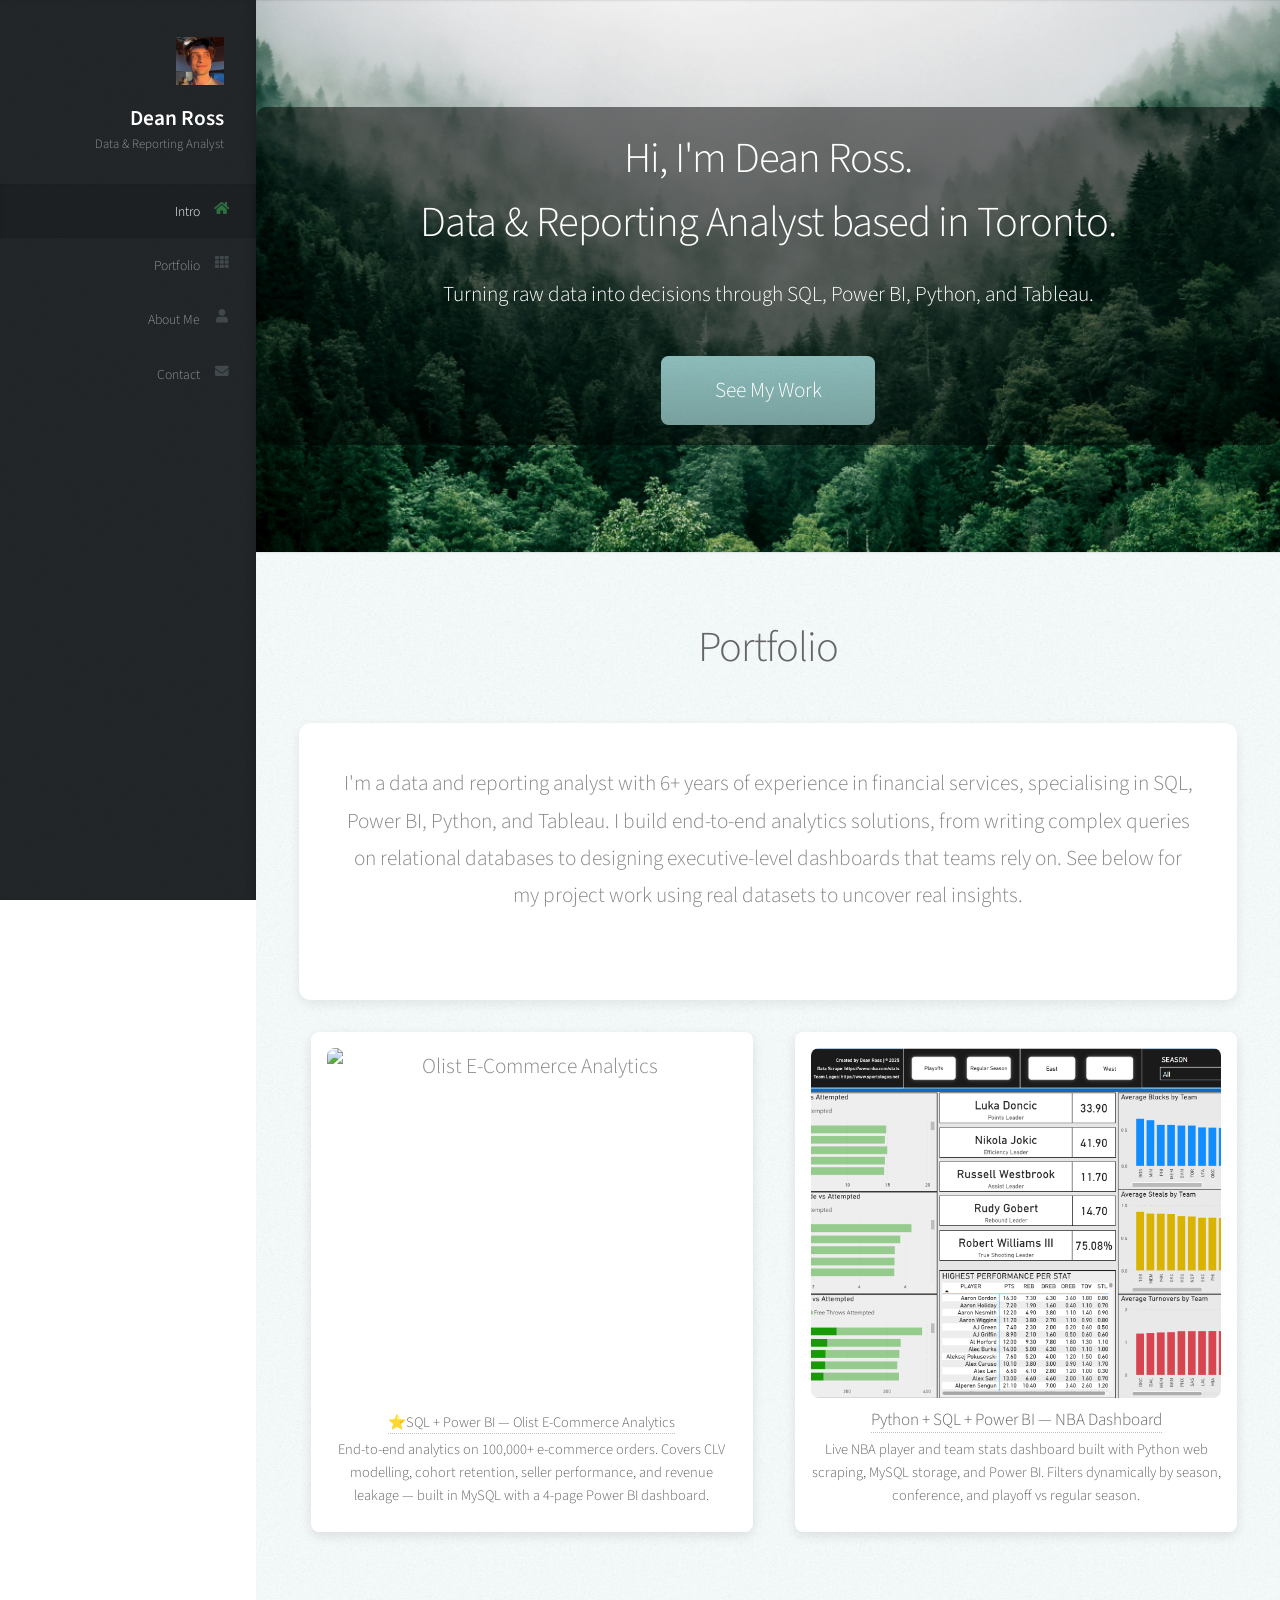
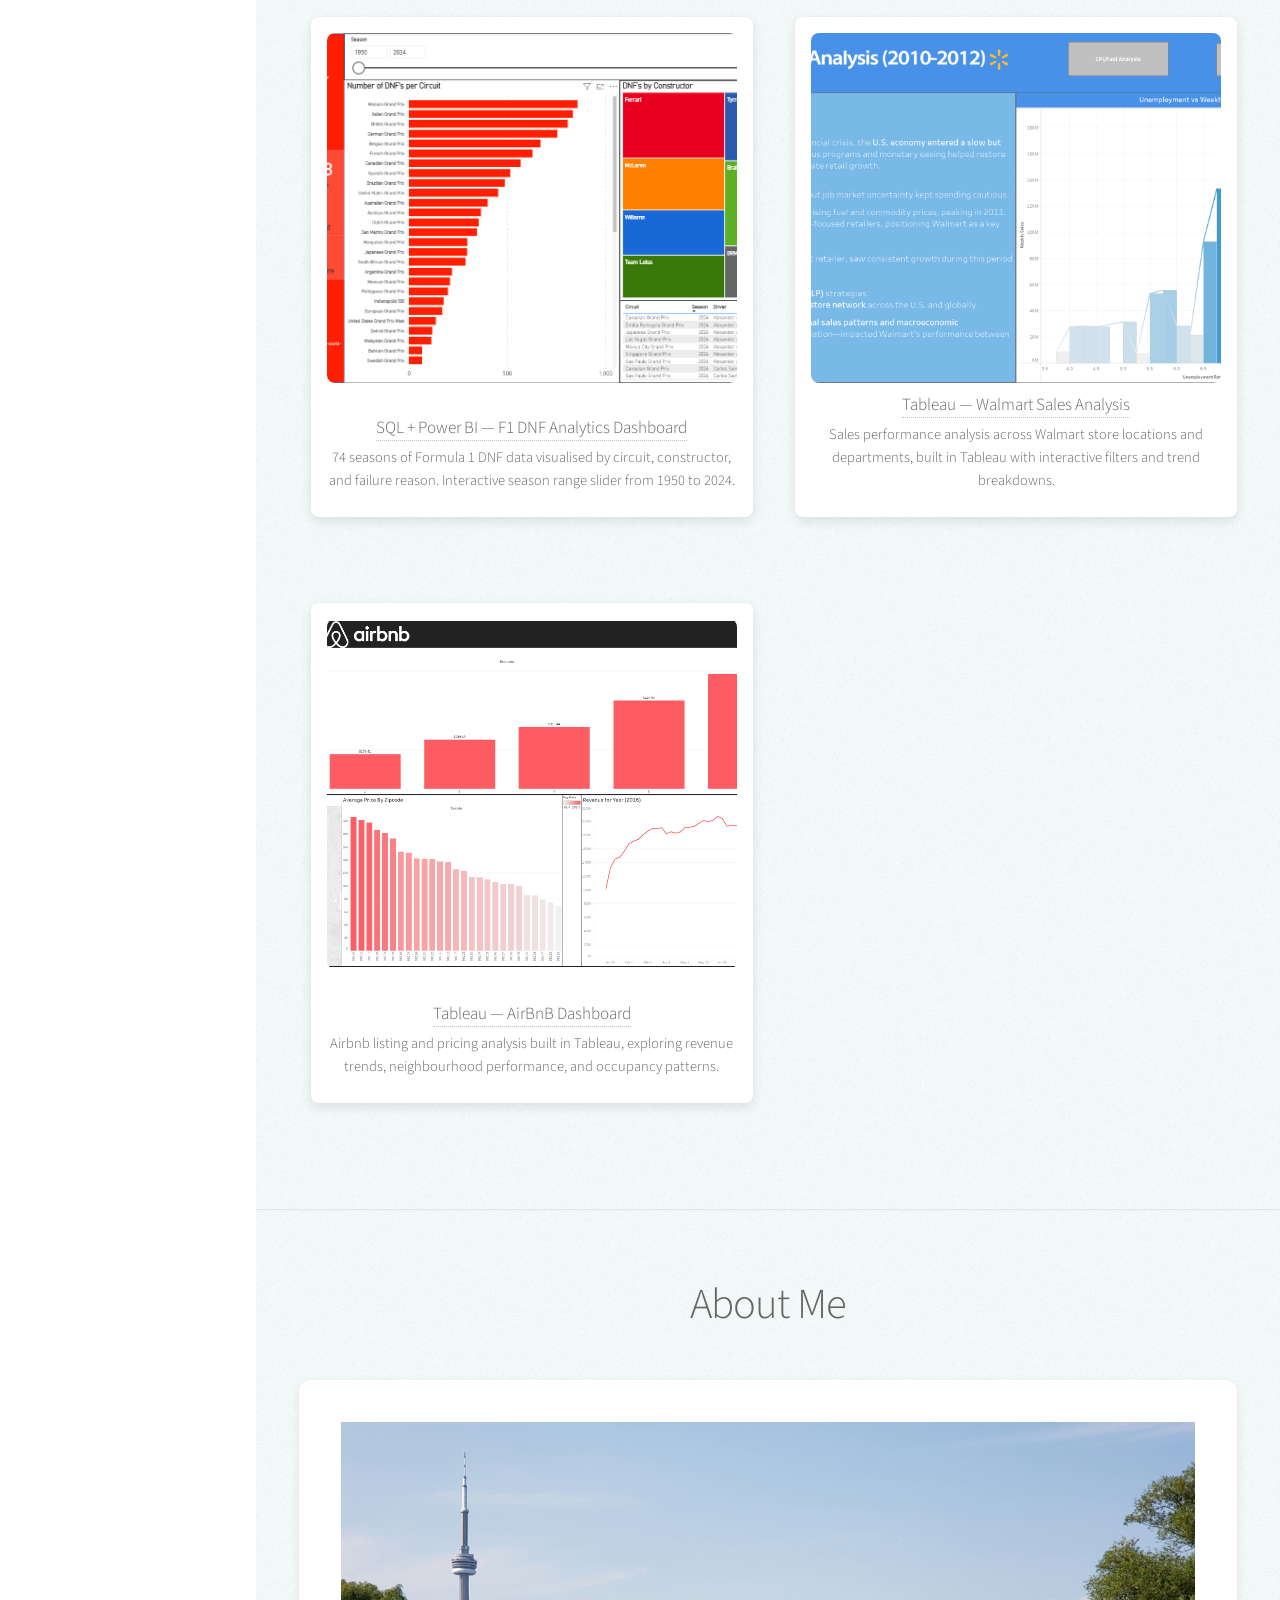
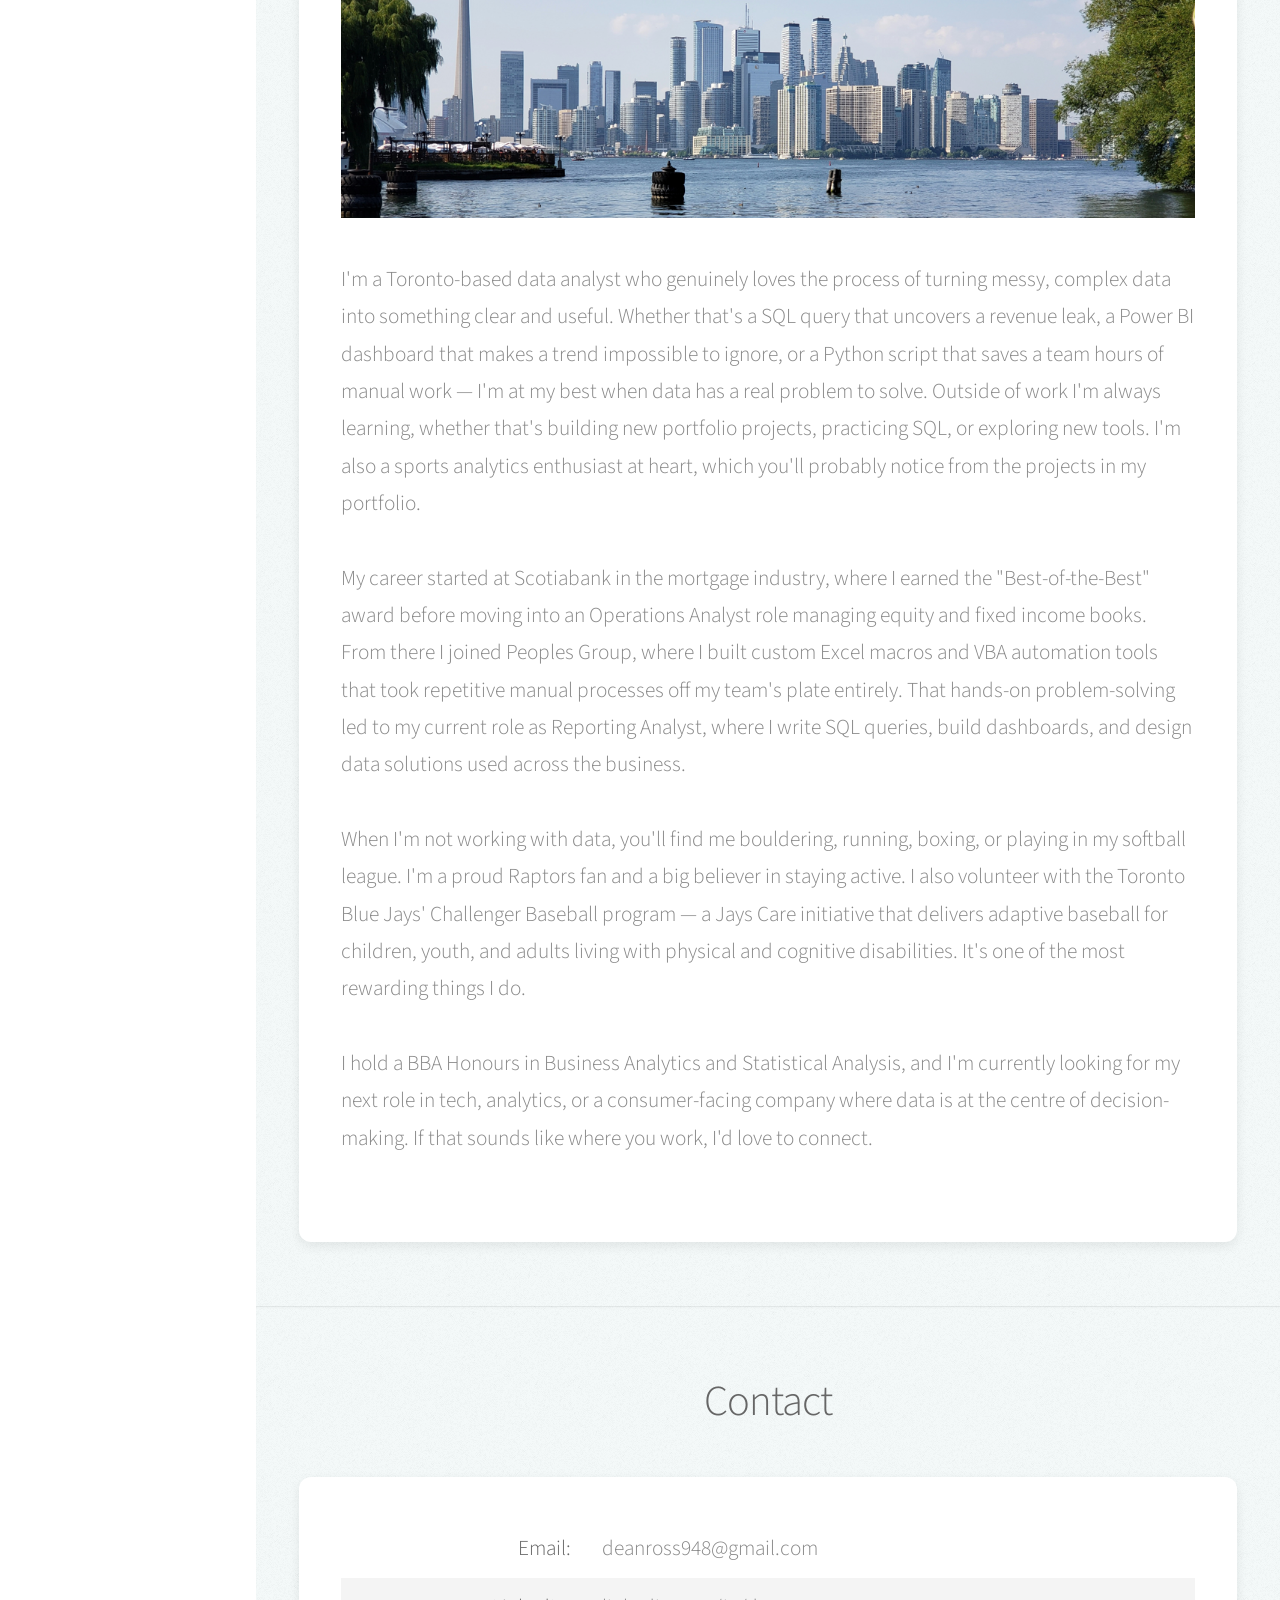
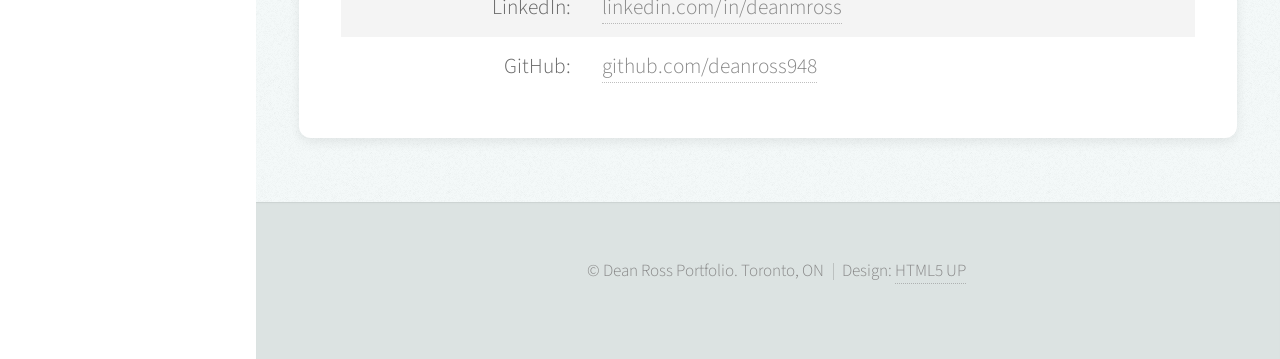
==== commit 88d4e268: "Made changes to the portfolio." ====
--- a/index.html
+++ b/index.html
@@ -1,12 +1,10 @@
 <!DOCTYPE HTML>
 <!--
-	Prologue by HTML5 UP
-	html5up.net | @ajlkn
-	Free for personal and commercial use under the CCA 3.0 license (html5up.net/license)
+	Prologue by HTML5 UP — modified by Dean Ross
 -->
 <html>
 	<head>
-		<title>Dean Ross Portfolio</title>
+		<title>Dean Ross — Data Analyst Portfolio</title>
 		<meta charset="utf-8" />
 		<meta name="viewport" content="width=device-width, initial-scale=1, user-scalable=no" />
 		<link rel="stylesheet" href="assets/css/main.css" />
@@ -14,197 +12,189 @@
 	<body class="is-preload">
 
 		<!-- Header -->
-			<div id="header">
-
-				<div class="top">
-
-					<!-- Logo -->
-						<div id="logo">
-							<span class="image avatar48"><img src="images/me.jpeg" alt="" /></span>
-							<h1 id="title">Dean Ross</h1>
-							<p>Reporting Analyst</p>
+		<div id="header">
+			<div class="top">
+
+				<!-- Logo -->
+				<div id="logo">
+					<span class="image avatar48"><img src="images/me.jpeg" alt="" /></span>
+					<h1 id="title">Dean Ross</h1>
+					<p>Data & Reporting Analyst</p>
+				</div>
+
+				<!-- Nav -->
+				<nav id="nav">
+					<ul>
+						<li><a href="#top" id="top-link"><span class="icon solid fa-home">Intro</span></a></li>
+						<li><a href="#portfolio" id="portfolio-link"><span class="icon solid fa-th">Portfolio</span></a></li>
+						<li><a href="#about" id="about-link"><span class="icon solid fa-user">About Me</span></a></li>
+						<li><a href="#contact" id="contact-link"><span class="icon solid fa-envelope">Contact</span></a></li>
+					</ul>
+				</nav>
+
+			</div>
+		</div>
+
+		<!-- Main -->
+		<div id="main">
+
+			<!-- Intro -->
+			<section id="top" class="one dark cover" style="background-image: url('images/forest1.jpg'); background-size: cover; background-position: center; position: relative;">
+				<div class="container" style="background-color: rgba(0, 0, 0, 0.5); padding: 20px; border-radius: 10px;">
+					<header>
+						<h2 class="alt" style="color: #ffffff;">Hi, I'm <strong>Dean Ross.</strong><br />
+						Data & Reporting Analyst based in Toronto.</h2>
+						<p style="color: #ffffff;">Turning raw data into decisions through SQL, Power BI, Python, and Tableau.</p>
+					</header>
+					<footer>
+						<a href="#portfolio" class="button scrolly">See My Work</a>
+					</footer>
+				</div>
+			</section>
+
+			<!-- Portfolio -->
+			<section id="portfolio" class="two">
+				<div class="container">
+
+					<header>
+						<h2>Portfolio</h2>
+					</header>
+
+					<div class="about-box">
+						<p>I'm a data and reporting analyst with 6+ years of experience in financial services, specialising in SQL, Power BI, Python, and Tableau. I build end-to-end analytics solutions, from writing complex queries on relational databases to designing executive-level dashboards that teams rely on. See below for my project work using real datasets to uncover real insights.</p>
+					</div>
+
+<div class="row uniform-gallery">
+
+						<!-- FEATURED: Olist -->
+						<article class="item">
+							<a href="https://github.com/deanross948/olist-ecommerce-analysis" target="_blank" class="image fit">
+								<img src="images/olist_dashboard.png" alt="Olist E-Commerce Analytics" />
+							</a>
+							<header style="padding: 0.5em 0;">
+								<h3 style="font-size: 0.85em;"><a href="https://github.com/deanross948/olist-ecommerce-analysis" target="_blank">⭐SQL + Power BI — Olist E-Commerce Analytics</a></h3>
+								<p style="font-size: 0.85em; color: #666; line-height: 1.6; margin-top: 0.3em;">End-to-end analytics on 100,000+ e-commerce orders. Covers CLV modelling, cohort retention, seller performance, and revenue leakage — built in MySQL with a 4-page Power BI dashboard.</p>
+							</header>
+						</article>
+
+						<!-- NBA -->
+						<article class="item" style="margin-bottom: 2em;">
+							<a href="https://github.com/deanross948/NBA_Dashboard" target="_blank" class="image fit">
+								<img src="images/NBA_dashboard.png" alt="NBA Dashboard" />
+							</a>
+							<header style="padding: 0.5em 0;">
+								<h3><a href="https://github.com/deanross948/NBA_Dashboard" target="_blank">Python + SQL + Power BI — NBA Dashboard</a></h3>
+								<p style="font-size: 0.85em; color: #666; line-height: 1.6; margin-top: 0.3em;">Live NBA player and team stats dashboard built with Python web scraping, MySQL storage, and Power BI. Filters dynamically by season, conference, and playoff vs regular season.</p>
+							</header>
+						</article>
+
+						<!-- F1 -->
+						<article class="item" style="margin-bottom: 2em;">
+							<a href="https://github.com/deanross948/F1_Dashboard" target="_blank" class="image fit">
+								<img src="images/F1_dashboard.png" alt="F1 Dashboard" />
+							</a>
+							<header style="padding: 0.5em 0;">
+								<h3><a href="https://github.com/deanross948/F1_Dashboard" target="_blank">SQL + Power BI — F1 DNF Analytics Dashboard</a></h3>
+								<p style="font-size: 0.85em; color: #666; line-height: 1.6; margin-top: 0.3em;">74 seasons of Formula 1 DNF data visualised by circuit, constructor, and failure reason. Interactive season range slider from 1950 to 2024.</p>
+							</header>
+						</article>
+
+						<!-- Walmart Tableau -->
+						<article class="item" style="margin-bottom: 2em;">
+							<a href="https://public.tableau.com/views/Walmart_Sales_Analysis_17482136861500/MainMenu?:language=en-US&publish=yes&:sid=&:redirect=auth&:display_count=n&:origin=viz_share_link" target="_blank" class="image fit">
+								<img src="images/walmart_tableau.png" alt="Walmart Analysis" />
+							</a>
+							<header style="padding: 0.5em 0;">
+								<h3><a href="https://public.tableau.com/views/Walmart_Sales_Analysis_17482136861500/MainMenu?:language=en-US&publish=yes&:sid=&:redirect=auth&:display_count=n&:origin=viz_share_link" target="_blank">Tableau — Walmart Sales Analysis</a></h3>
+								<p style="font-size: 0.85em; color: #666; line-height: 1.6; margin-top: 0.3em;">Sales performance analysis across Walmart store locations and departments, built in Tableau with interactive filters and trend breakdowns.</p>
+							</header>
+						</article>
+
+						<!-- AirBnB Tableau -->
+						<article class="item" style="margin-bottom: 2em;">
+							<a href="https://public.tableau.com/views/AirBnBDashboard_17483737178880/AirBnBDashboard?:language=en-US&:sid=&:redirect=auth&:display_count=n&:origin=viz_share_link" target="_blank" class="image fit">
+								<img src="images/airbnb_tableau.png" alt="AirBnB Dashboard" />
+							</a>
+							<header style="padding: 0.5em 0;">
+								<h3><a href="https://public.tableau.com/views/AirBnBDashboard_17483737178880/AirBnBDashboard?:language=en-US&:sid=&:redirect=auth&:display_count=n&:origin=viz_share_link" target="_blank">Tableau — AirBnB Dashboard</a></h3>
+								<p style="font-size: 0.85em; color: #666; line-height: 1.6; margin-top: 0.3em;">Airbnb listing and pricing analysis built in Tableau, exploring revenue trends, neighbourhood performance, and occupancy patterns.</p>
+							</header>
+						</article>
+
+					</div>
+				</div>
+			</section>
+
+			<!-- About Me -->
+			<section id="about" class="three">
+				<div class="container">
+
+					<header>
+						<h2>About Me</h2>
+					</header>
+
+					<div class="about-box">
+						<a class="image featured"><img src="images/toronto.png" alt="Toronto" /></a>
+						<p style="text-align: left;">
+							I'm a Toronto-based data analyst who genuinely loves the process of turning messy, complex data into something clear and useful. Whether that's a SQL query that uncovers a revenue leak, a Power BI dashboard that makes a trend impossible to ignore, or a Python script that saves a team hours of manual work — I'm at my best when data has a real problem to solve. Outside of work I'm always learning, whether that's building new portfolio projects, practicing SQL, or exploring new tools. I'm also a sports analytics enthusiast at heart, which you'll probably notice from the projects in my portfolio.
+							<br><br>
+							My career started at Scotiabank in the mortgage industry, where I earned the "Best-of-the-Best" award before moving into an Operations Analyst role managing equity and fixed income books. From there I joined Peoples Group, where I built custom Excel macros and VBA automation tools that took repetitive manual processes off my team's plate entirely. That hands-on problem-solving led to my current role as Reporting Analyst, where I write SQL queries, build dashboards, and design data solutions used across the business.
+							<br><br>
+							When I'm not working with data, you'll find me bouldering, running, boxing, or playing in my softball league. I'm a proud Raptors fan and a big believer in staying active. I also volunteer with the Toronto Blue Jays' Challenger Baseball program — a Jays Care initiative that delivers adaptive baseball for children, youth, and adults living with physical and cognitive disabilities. It's one of the most rewarding things I do.
+							<br><br>
+							I hold a BBA Honours in Business Analytics and Statistical Analysis, and I'm currently looking for my next role in tech, analytics, or a consumer-facing company where data is at the centre of decision-making. If that sounds like where you work, I'd love to connect.
+						</p>
+					</div>
+				</div>
+			</section>
+
+			<!-- Contact -->
+			<section id="contact" class="four">
+				<div class="container">
+
+					<header>
+						<h2>Contact</h2>
+					</header>
+
+					<div class="about-box">
+						<div style="text-align: center;">
+							<table style="margin: 0 auto;">
+								<tr>
+									<td style="text-align: right; padding-right: 10px;"><strong>Email:</strong></td>
+									<td style="text-align: left;">deanross948@gmail.com</td>
+								</tr>
+								<tr>
+									<td style="text-align: right; padding-right: 10px;"><strong>LinkedIn:</strong></td>
+									<td style="text-align: left;"><a href="https://www.linkedin.com/in/deanmross/" target="_blank">linkedin.com/in/deanmross</a></td>
+								</tr>
+								<tr>
+									<td style="text-align: right; padding-right: 10px;"><strong>GitHub:</strong></td>
+									<td style="text-align: left;"><a href="https://github.com/deanross948" target="_blank">github.com/deanross948</a></td>
+								</tr>
+							</table>
 						</div>
-
-					<!-- Nav -->
-						<nav id="nav">
-							<ul>
-								<li><a href="#top" id="top-link"><span class="icon solid fa-home">Intro</span></a></li>
-								<li><a href="#portfolio" id="portfolio-link"><span class="icon solid fa-th">Portfolio</span></a></li>
-								<li><a href="#about" id="about-link"><span class="icon solid fa-user">About Me</span></a></li>
-								<li><a href="#contact" id="contact-link"><span class="icon solid fa-envelope">Contact</span></a></li>		
-							</ul>
-						</nav>
-
-				</div>
-
-				<!--
-				<div class="bottom">
-
-						<ul class="icons">
-							<li><a href="#" class="icon brands fa-twitter"><span class="label">Twitter</span></a></li>
-							<li><a href="#" class="icon brands fa-facebook-f"><span class="label">Facebook</span></a></li>
-							<li><a href="#" class="icon brands fa-github"><span class="label">Github</span></a></li>
-							<li><a href="#" class="icon brands fa-dribbble"><span class="label">Dribbble</span></a></li>
-							<li><a href="#" class="icon solid fa-envelope"><span class="label">Email</span></a></li> 
-						</ul>
-
-				</div>
-				-->
-
-			</div>
-
-		<!-- Main -->
-			<div id="main">
-
-				<!-- Intro -->
-					<section id="top" class="one dark cover" style="background-image: url('images/forest1.jpg'); background-size: cover; background-position: center; position: relative;">
-						<div class="container" style="background-color: rgba(0, 0, 0, 0.5); padding: 20px; border-radius: 10px;">
-
-							<header>
-								<h2 class="alt" style="color: #ffffff;">Hello! I'm <strong>Dean Ross.</strong><br />
-								Reporting Analyst for Peoples Group</h2>
-								<p style="color: #ffffff;">Specialized in business automation and data-driven solutions.</p>
-							</header>
-
-							<footer>
-								<a href="#portfolio" class="button scrolly">Projects Below</a>
-							</footer>
-
-						</div>
-					</section>
-
-
-				<!-- Portfolio -->
-					<section id="portfolio" class="two">
-						<div class="container">
-
-							<header>
-								<h2>Portfolio</h2>
-							</header>
-							<div class="about-box">
-							<p>I’m an experienced VBA developer and advanced Excel user with a strong foundation in data automation and analysis. I regularly work with SQL (trained through Zero to Mastery Bootcamp) and Power BI to develop insights and deliver executive level dashboards. I am self taught and bring working knowledge of Tableau, Python, and DAX. <br> The projects below highlight my skills in analytics, coding, and dashboard design.</p>
-						</div>
-
-						<div class="row uniform-gallery">
-						
-							<article class="item">
-								<a href="nba.html" class="image fit">
-									<img src="images/NBA_dashboard.png" alt="NBA Dashboard" />
-								</a>
-								<header>
-									<h3><a href="nba.html">PowerBI - NBA Dashboard</a></h3>
-								</header>
-							</article>
-						
-							<article class="item">
-								<a href="f1.html" class="image fit">
-									<img src="images/F1_dashboard.png" alt="F1 Dashboard" />
-								</a>
-								<header>
-									<h3><a href="f1.html">PowerBI - F1 Dashboard</a></h3>
-								</header>
-							</article>
-
-							<article class="item">
-								<a href="https://public.tableau.com/views/Walmart_Sales_Analysis_17482136861500/MainMenu?:language=en-US&publish=yes&:sid=&:redirect=auth&:display_count=n&:origin=viz_share_link" class="image fit">
-									<img src="images/walmart_tableau.png" alt="Walmart Analysis" />
-								</a>
-								<header>
-									<h3><a href="https://public.tableau.com/views/Walmart_Sales_Analysis_17482136861500/MainMenu?:language=en-US&publish=yes&:sid=&:redirect=auth&:display_count=n&:origin=viz_share_link">Tableau - Walmart Analysis</a></h3>
-								</header>
-							</article>
-						
-							<article class="item">
-								<a href="https://public.tableau.com/views/AirBnBDashboard_17483737178880/AirBnBDashboard?:language=en-US&:sid=&:redirect=auth&:display_count=n&:origin=viz_share_link" class="image fit">
-									<img src="images/airbnb_tableau.png" alt="AirBnB Dashboard" />
-								</a>
-								<header>
-									<h3><a href="https://public.tableau.com/views/AirBnBDashboard_17483737178880/AirBnBDashboard?:language=en-US&:sid=&:redirect=auth&:display_count=n&:origin=viz_share_link">Tableau - AirBnb Dashboard</a></h3>
-								</header>
-							</article>
-						
-							<article class="item">
-								<a href="data-cleaning.html" class="image fit">
-									<img src="images/dataset-cover.png" alt="Data Cleaning" />
-								</a>
-								<header>
-									<h3><a href="data-cleaning.html">Data Cleaning with Excel</a></h3>
-								</header>
-							</article>
-						</div>
-						
-					</section>
-
-				<!-- About Me -->
-					<section id="about" class="three">
-						<div class="container">
-
-							<header>
-								<h2>About Me</h2>
-							</header>
-							<div class="about-box">
-							<a class="image featured"><img src="images/toronto.png" alt="" /></a>
-							<p style="text-align: left;">I began my professional career in the mortgage industry at Scotiabank, where I was proud to receive the "Best-of-the-Best" award for my dedication and performance. I later transitioned into an Operations Analyst role, managing multiple equity and fixed income books, as well as overseeing security setups. <br><br>
-								I then joined Peoples Group as a Portfolio Specialist, handling large portfolio transactions and developing custom Excel macros to automate repetitive tasks — saving the team countless hours. I streamlined data processing, report generation, and data validation using advanced VBA scripting, and even automated personalized email generation to improve team communication.<br><br>
-								This hands-on technical expertise led to my promotion to Reporting Analyst, where I currently consolidate and clean partner files, build VBA tools for cross-team automation, and write Fiserv DNA queries to manage large volumes of deposit data. I also create visually impactful dashboards and reports to support strategic decision-making across the business. <br>
-							</p>
-						</div>
-						</div>
-					</section>
-
-				<!-- Contact -->
-					<section id="contact" class="four">
-						<div class="container">
-
-							<header>
-								<h2>Contact</h2>
-							</header>
-
-						<div class="about-box">
-							<div style="text-align: center;">
-								<table style="margin: 0 auto;">
-									<tr>
-										<td style="text-align: right; padding-right: 10px;"><strong>Email:</strong></td>
-										<td style="text-align: left;">deanross948@gmail.com</td>
-									</tr>
-									<tr>
-										<td style="text-align: right; padding-right: 10px;"><strong>Phone Number:</strong></td>
-										<td style="text-align: left;">(905)-391-6399</td>
-									</tr>
-									<tr>
-										<td style="text-align: right; padding-right: 10px;"><strong>LinkedIn:</strong></td>
-										<td style="text-align: left;"><a href="https://www.linkedin.com/in/deanmross/">https://www.linkedin.com/in/deanmross/</a></td>
-									</tr>
-									<tr>
-										<td style="text-align: right; padding-right: 10px;"><strong>GitHub:</strong></td>
-										<td style="text-align: left;"><a href="https://github.com/deanross948?tab=repositories">https://github.com/deanross948</a></td>
-									</tr>
-								</table>
-							</div>
-						</div>
-						</div>
-					</section>
-
-			</div>
+					</div>
+
+				</div>
+			</section>
+
+		</div>
 
 		<!-- Footer -->
-			<div id="footer">
-
-				<!-- Copyright -->
-					<ul class="copyright">
-						<li>&copy; Dean Ross Portfolio. Toronto, ON</li><li>Design: <a href="http://html5up.net">HTML5 UP</a></li>
-					</ul>
-
-			</div>
+		<div id="footer">
+			<ul class="copyright">
+				<li>&copy; Dean Ross Portfolio. Toronto, ON</li><li>Design: <a href="http://html5up.net">HTML5 UP</a></li>
+			</ul>
+		</div>
 
 		<!-- Scripts -->
-			<script src="assets/js/jquery.min.js"></script>
-			<script src="assets/js/jquery.scrolly.min.js"></script>
-			<script src="assets/js/jquery.scrollex.min.js"></script>
-			<script src="assets/js/browser.min.js"></script>
-			<script src="assets/js/breakpoints.min.js"></script>
-			<script src="assets/js/util.js"></script>
-			<script src="assets/js/main.js"></script>
+		<script src="assets/js/jquery.min.js"></script>
+		<script src="assets/js/jquery.scrolly.min.js"></script>
+		<script src="assets/js/jquery.scrollex.min.js"></script>
+		<script src="assets/js/browser.min.js"></script>
+		<script src="assets/js/breakpoints.min.js"></script>
+		<script src="assets/js/util.js"></script>
+		<script src="assets/js/main.js"></script>
 
 	</body>
-</html>+</html>
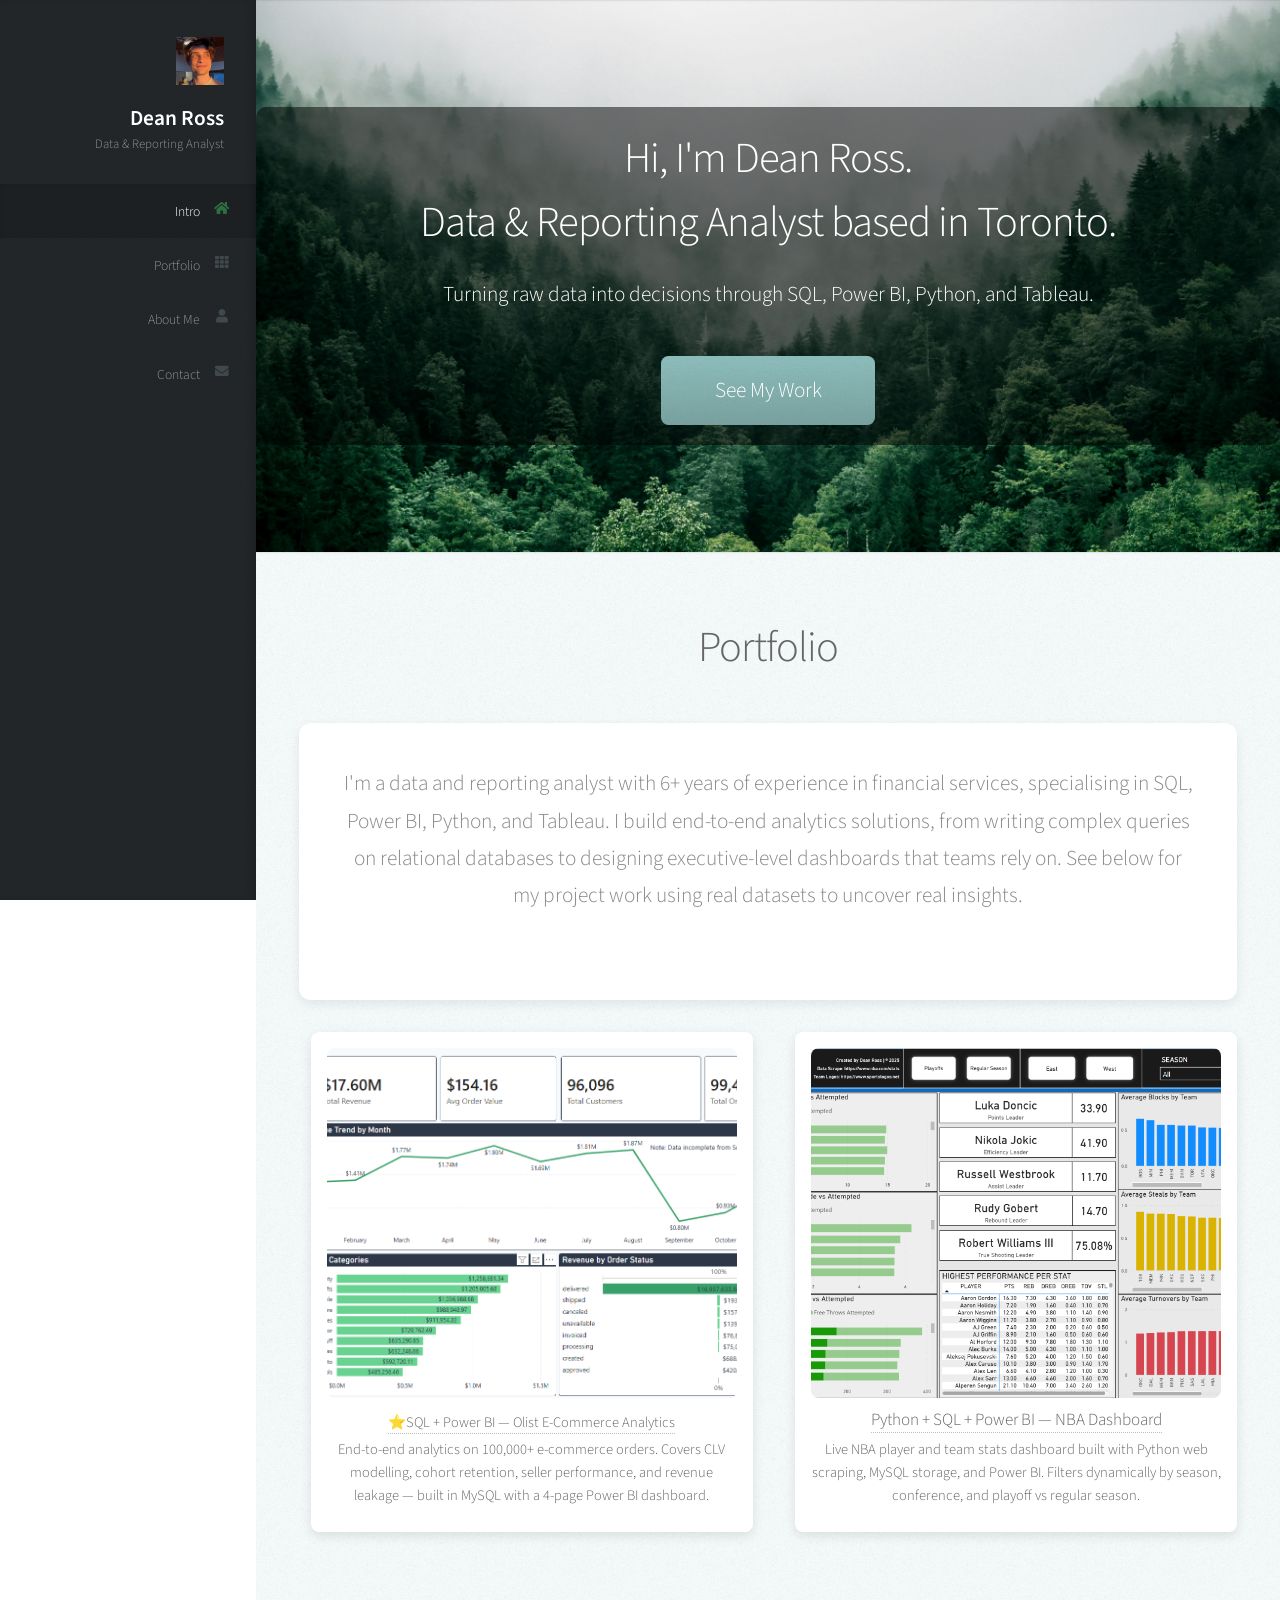
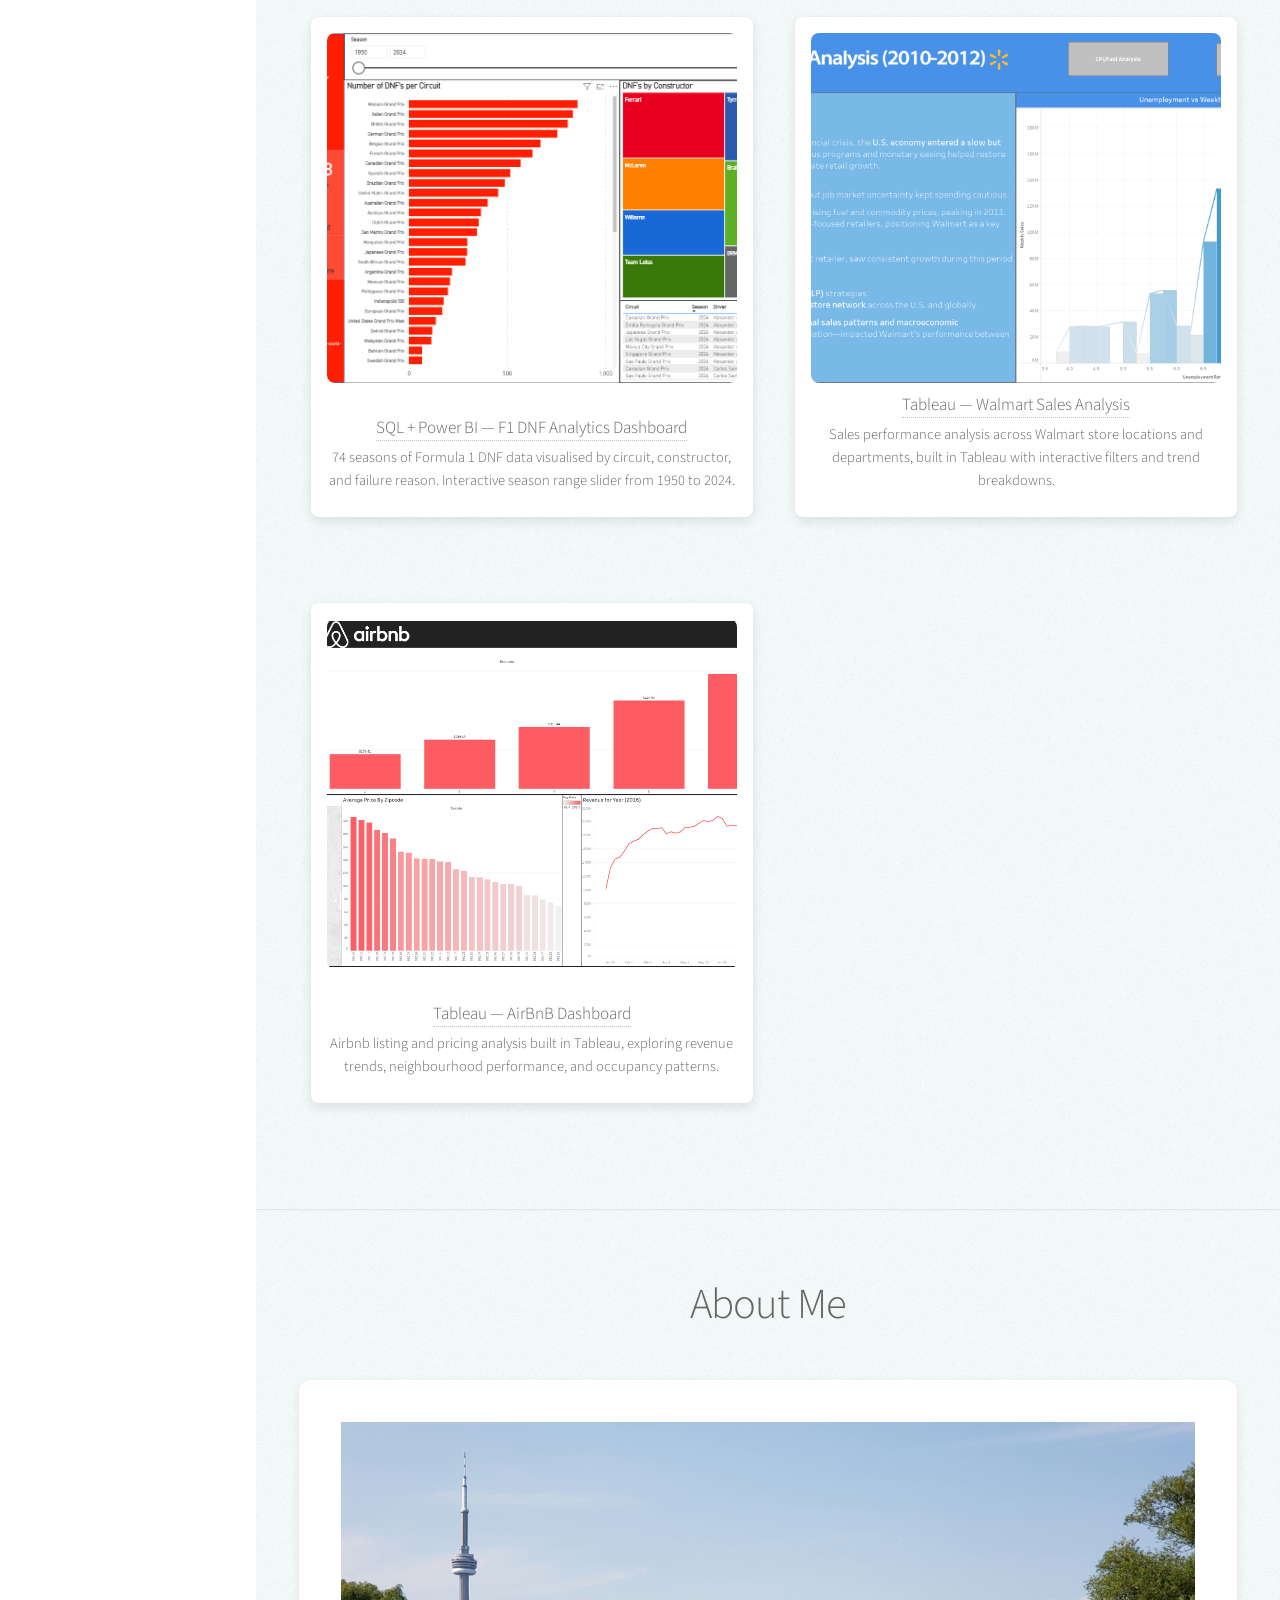
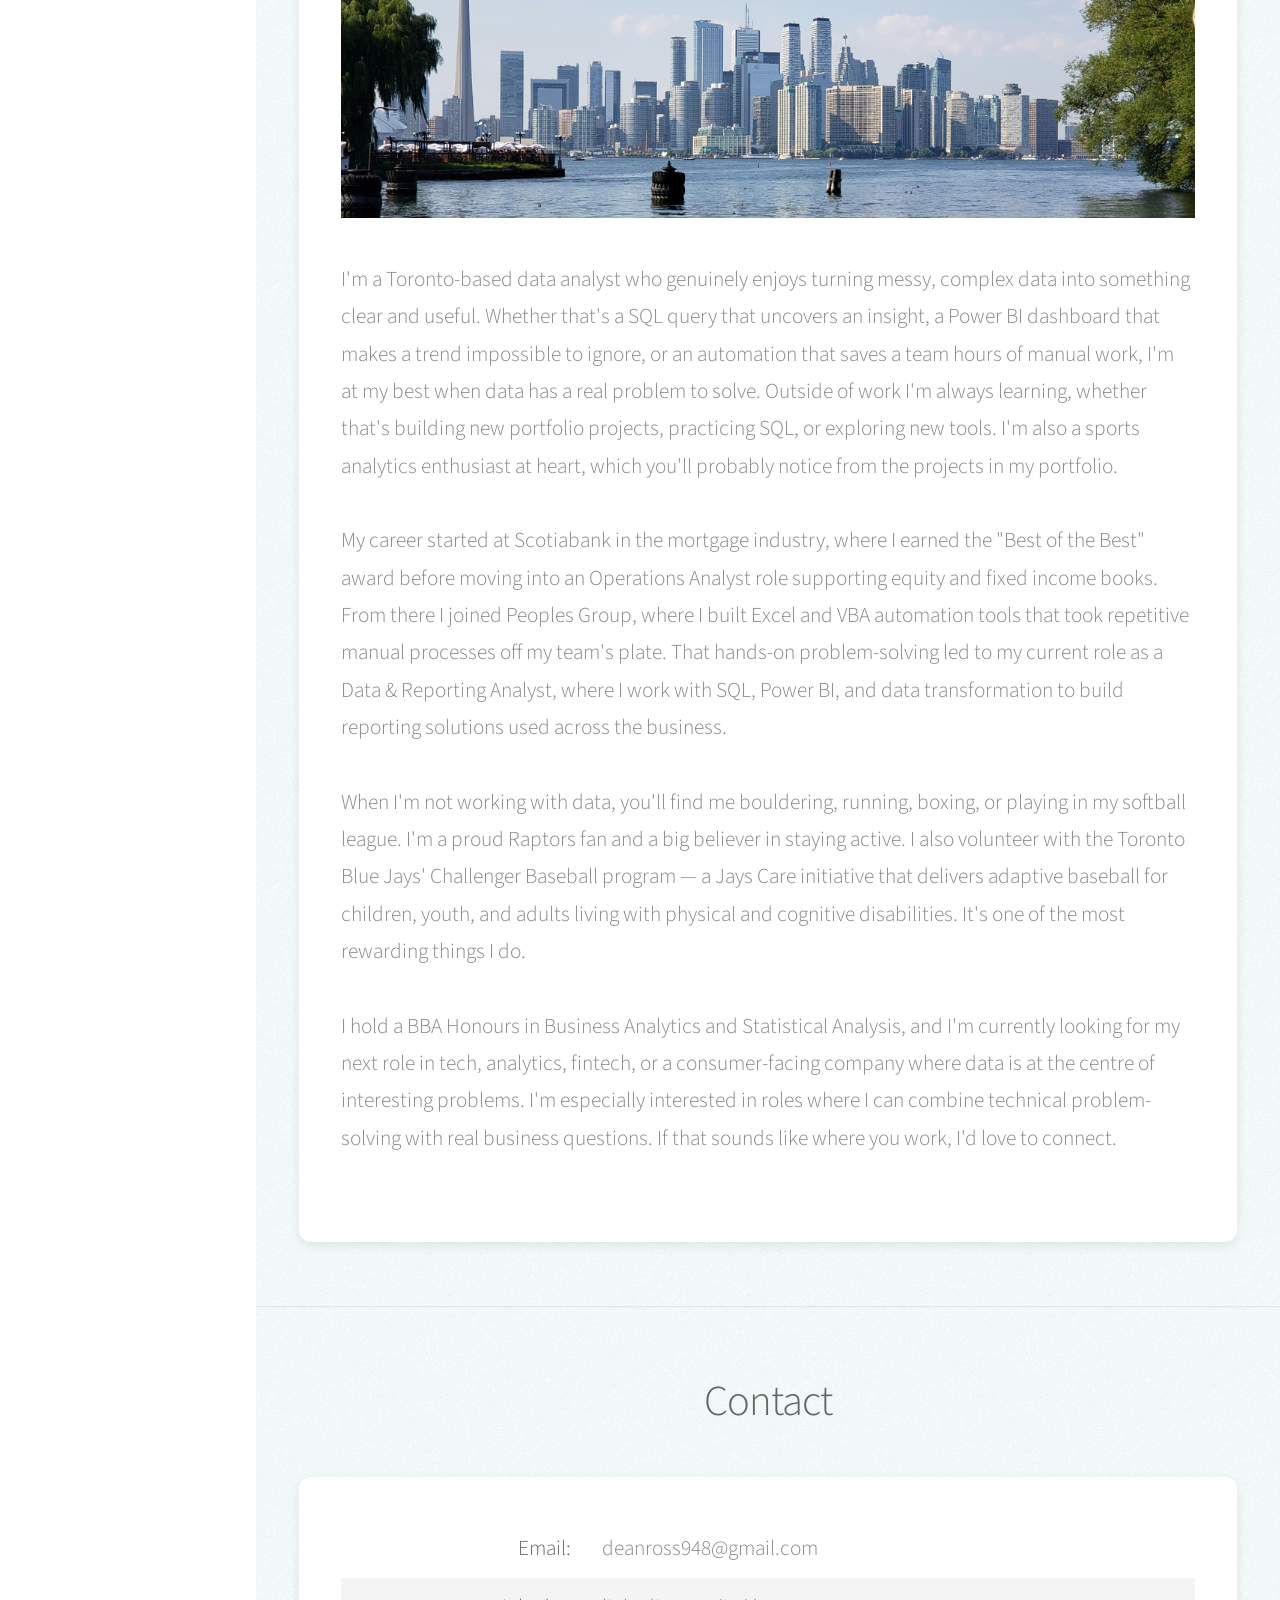
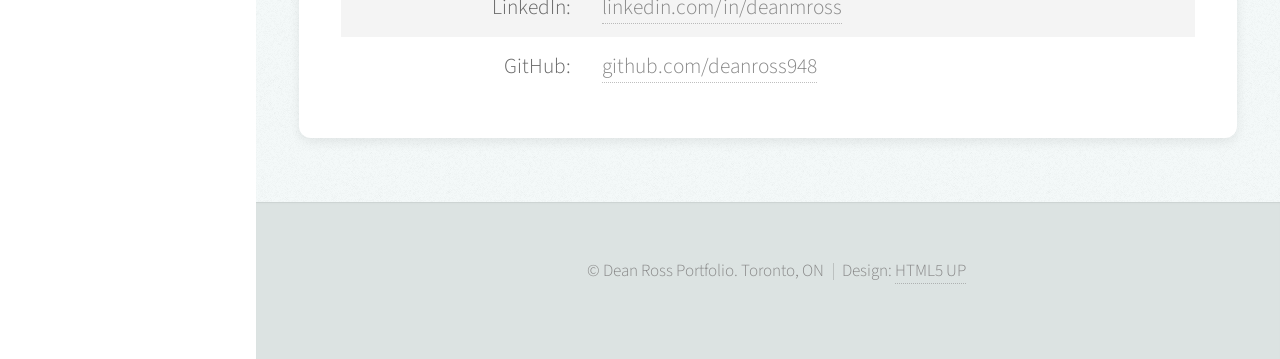
==== commit bc4956c6: "Add files via upload fixed some wording" ====
--- a/index.html
+++ b/index.html
@@ -136,13 +136,13 @@
 					<div class="about-box">
 						<a class="image featured"><img src="images/toronto.png" alt="Toronto" /></a>
 						<p style="text-align: left;">
-							I'm a Toronto-based data analyst who genuinely loves the process of turning messy, complex data into something clear and useful. Whether that's a SQL query that uncovers a revenue leak, a Power BI dashboard that makes a trend impossible to ignore, or a Python script that saves a team hours of manual work — I'm at my best when data has a real problem to solve. Outside of work I'm always learning, whether that's building new portfolio projects, practicing SQL, or exploring new tools. I'm also a sports analytics enthusiast at heart, which you'll probably notice from the projects in my portfolio.
+							I'm a Toronto-based data analyst who genuinely enjoys turning messy, complex data into something clear and useful. Whether that's a SQL query that uncovers an insight, a Power BI dashboard that makes a trend impossible to ignore, or an automation that saves a team hours of manual work, I'm at my best when data has a real problem to solve. Outside of work I'm always learning, whether that's building new portfolio projects, practicing SQL, or exploring new tools. I'm also a sports analytics enthusiast at heart, which you'll probably notice from the projects in my portfolio.
 							<br><br>
-							My career started at Scotiabank in the mortgage industry, where I earned the "Best-of-the-Best" award before moving into an Operations Analyst role managing equity and fixed income books. From there I joined Peoples Group, where I built custom Excel macros and VBA automation tools that took repetitive manual processes off my team's plate entirely. That hands-on problem-solving led to my current role as Reporting Analyst, where I write SQL queries, build dashboards, and design data solutions used across the business.
+							My career started at Scotiabank in the mortgage industry, where I earned the "Best of the Best" award before moving into an Operations Analyst role supporting equity and fixed income books. From there I joined Peoples Group, where I built Excel and VBA automation tools that took repetitive manual processes off my team's plate. That hands-on problem-solving led to my current role as a Data & Reporting Analyst, where I work with SQL, Power BI, and data transformation to build reporting solutions used across the business.
 							<br><br>
 							When I'm not working with data, you'll find me bouldering, running, boxing, or playing in my softball league. I'm a proud Raptors fan and a big believer in staying active. I also volunteer with the Toronto Blue Jays' Challenger Baseball program — a Jays Care initiative that delivers adaptive baseball for children, youth, and adults living with physical and cognitive disabilities. It's one of the most rewarding things I do.
 							<br><br>
-							I hold a BBA Honours in Business Analytics and Statistical Analysis, and I'm currently looking for my next role in tech, analytics, or a consumer-facing company where data is at the centre of decision-making. If that sounds like where you work, I'd love to connect.
+							I hold a BBA Honours in Business Analytics and Statistical Analysis, and I'm currently looking for my next role in tech, analytics, fintech, or a consumer-facing company where data is at the centre of interesting problems. I'm especially interested in roles where I can combine technical problem-solving with real business questions. If that sounds like where you work, I'd love to connect.
 						</p>
 					</div>
 				</div>
